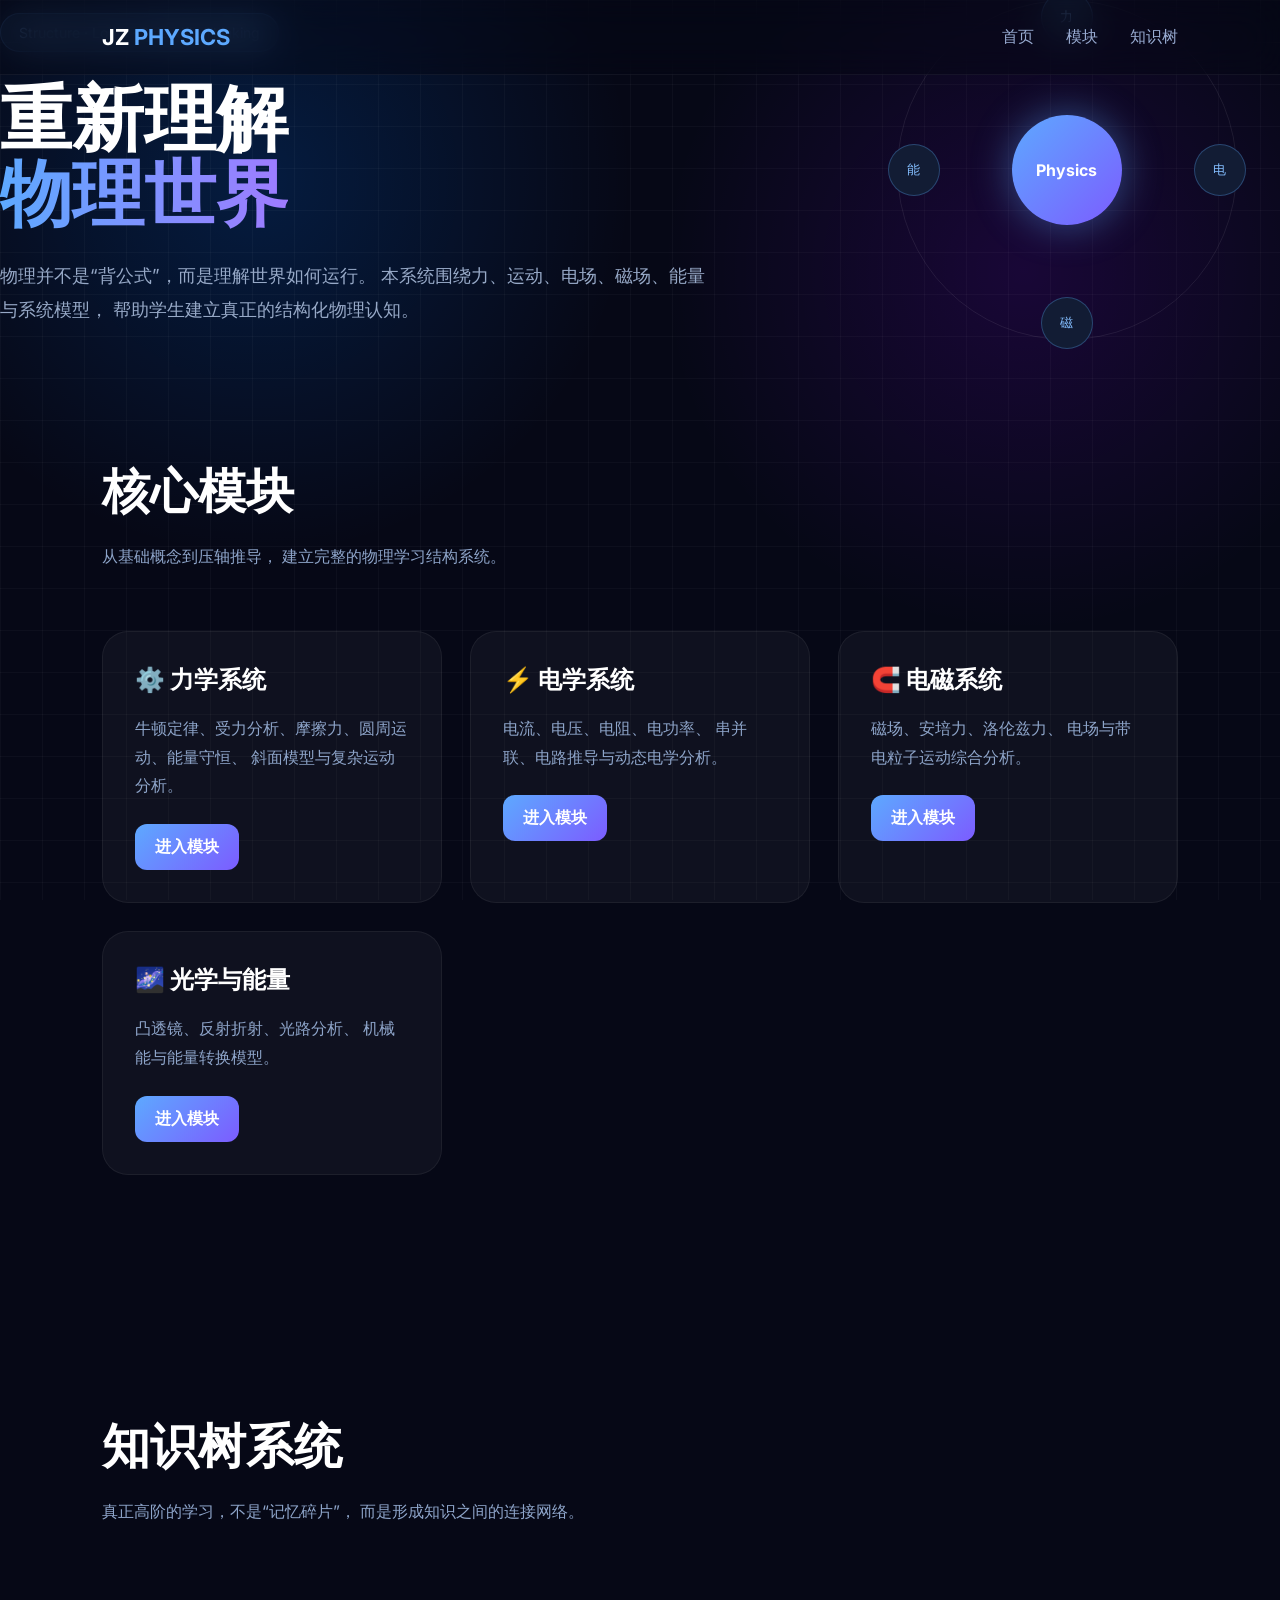
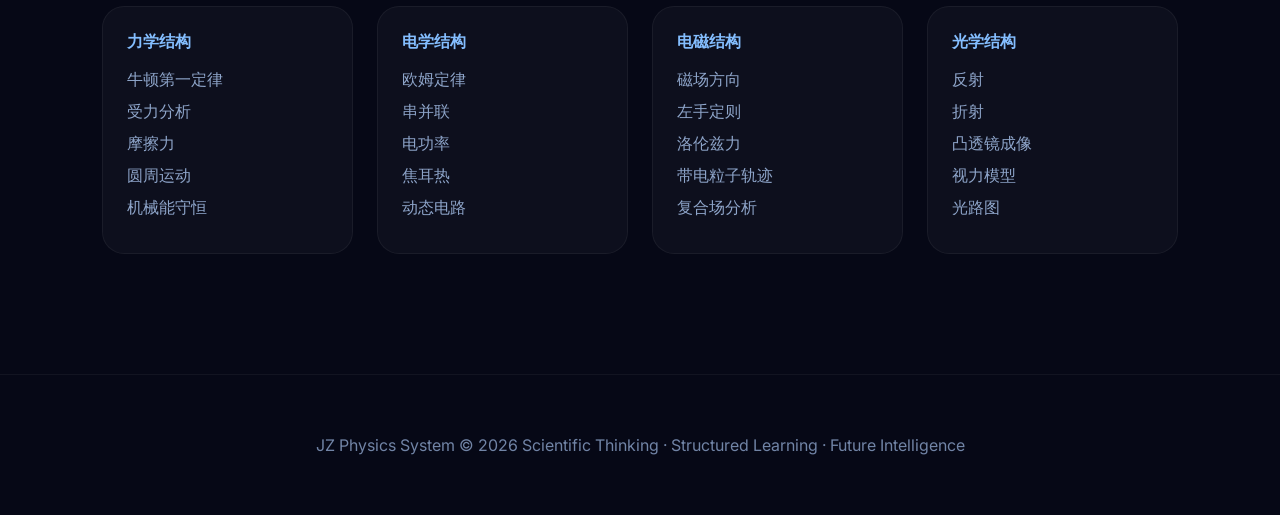
==== index.html @ 42feedfa "Update index.html" ====
<!DOCTYPE html>
<html lang="zh-CN">
<head>
<meta charset="UTF-8">
<meta name="viewport" content="width=device-width, initial-scale=1.0">

<title>Physics System | JZ Science</title>

<link rel="preconnect" href="https://fonts.googleapis.com">
<link href="https://fonts.googleapis.com/css2?family=Inter:wght@300;400;500;600;700&display=swap" rel="stylesheet">

<style>

*{
    margin:0;
    padding:0;
    box-sizing:border-box;
}

html{
    scroll-behavior:smooth;
}

body{
    font-family:'Inter',sans-serif;
    background:#060816;
    color:white;
    overflow-x:hidden;
}

/* ===== 背景 ===== */

.bg{
    position:fixed;
    inset:0;
    background:
    radial-gradient(circle at 20% 20%, rgba(0,119,255,0.18), transparent 30%),
    radial-gradient(circle at 80% 30%, rgba(140,0,255,0.14), transparent 30%),
    #060816;
    z-index:-2;
}

.grid{
    position:fixed;
    inset:0;
    background-image:
    linear-gradient(rgba(255,255,255,0.03) 1px, transparent 1px),
    linear-gradient(90deg, rgba(255,255,255,0.03) 1px, transparent 1px);
    background-size:42px 42px;
    z-index:-1;
}

/* ===== header ===== */

header{
    position:fixed;
    top:0;
    width:100%;
    padding:24px 8%;
    display:flex;
    justify-content:space-between;
    align-items:center;
    backdrop-filter:blur(18px);
    background:rgba(5,8,22,0.45);
    border-bottom:1px solid rgba(255,255,255,0.05);
    z-index:999;
}

.logo{
    font-size:22px;
    font-weight:700;
}

.logo span{
    color:#5da9ff;
}

nav a{
    text-decoration:none;
    color:#98abd1;
    margin-left:28px;
    transition:0.3s;
}

nav a:hover{
    color:white;
}

/* ===== hero ===== */
<div style="margin-top:40px; display:flex; gap:16px; flex-wrap:wrap;">

<a href="physics.html" style="
padding:14px 22px;
border-radius:12px;
background:linear-gradient(135deg,#5da9ff,#7c5cff);
color:white;
text-decoration:none;
font-weight:600;
">
进入物理系统
</a>

<a href="mechanics.html" style="
padding:14px 22px;
border-radius:12px;
background:rgba(255,255,255,0.08);
color:white;
text-decoration:none;
border:1px solid rgba(255,255,255,0.15);
font-weight:600;
">
力学深度学习
</a>

</div>
.hero{
    min-height:88vh;
    display:flex;
    align-items:center;
    padding:0 8%;
}

.hero-inner{
    display:grid;
    grid-template-columns:1.3fr 0.7fr;
    gap:60px;
    align-items:center;
    width:100%;
}

.tag{
    display:inline-block;
    padding:10px 18px;
    border-radius:999px;
    background:rgba(93,169,255,0.12);
    border:1px solid rgba(93,169,255,0.25);
    color:#84beff;
    margin-bottom:28px;
    font-size:14px;
}

.hero h1{
    font-size:72px;
    line-height:1.05;
    margin-bottom:28px;
}

.gradient{
    background:linear-gradient(to right,#5da9ff,#9f7bff);
    -webkit-background-clip:text;
    -webkit-text-fill-color:transparent;
}

.hero p{
    color:#97a9c7;
    line-height:1.9;
    font-size:18px;
    max-width:720px;
}

/* ===== 力学球 ===== */

.orbit-box{
    position:relative;
    width:340px;
    height:340px;
    margin:auto;
}

.center-core{
    width:110px;
    height:110px;
    border-radius:50%;
    background:linear-gradient(135deg,#5da9ff,#7c5cff);
    position:absolute;
    left:50%;
    top:50%;
    transform:translate(-50%,-50%);
    display:flex;
    align-items:center;
    justify-content:center;
    font-weight:700;
    box-shadow:0 0 40px rgba(93,169,255,0.45);
}

.orbit{
    position:absolute;
    inset:0;
    border:1px solid rgba(255,255,255,0.08);
    border-radius:50%;
    animation:spin 18s linear infinite;
}

.node{
    width:52px;
    height:52px;
    border-radius:50%;
    background:#121c34;
    border:1px solid rgba(93,169,255,0.3);
    position:absolute;
    display:flex;
    align-items:center;
    justify-content:center;
    color:#84beff;
    font-size:13px;
}

.n1{top:-10px;left:50%;transform:translateX(-50%);}
.n2{right:-10px;top:50%;transform:translateY(-50%);}
.n3{bottom:-10px;left:50%;transform:translateX(-50%);}
.n4{left:-10px;top:50%;transform:translateY(-50%);}

@keyframes spin{
    from{transform:rotate(0deg);}
    to{transform:rotate(360deg);}
}

/* ===== section ===== */

.section{
    padding:120px 8%;
}

.section-title{
    font-size:48px;
    margin-bottom:18px;
}

.section-sub{
    color:#8ea5ca;
    line-height:1.8;
    max-width:760px;
    margin-bottom:60px;
}

/* ===== cards ===== */

.cards{
    display:grid;
    grid-template-columns:repeat(auto-fit,minmax(280px,1fr));
    gap:28px;
}

.card{
    background:rgba(255,255,255,0.04);
    border:1px solid rgba(255,255,255,0.06);
    border-radius:26px;
    padding:32px;
    transition:0.4s;
    position:relative;
    overflow:hidden;
}

.card::before{
    content:"";
    position:absolute;
    inset:0;
    background:linear-gradient(135deg, rgba(93,169,255,0.12), transparent);
    opacity:0;
    transition:0.4s;
}

.card:hover::before{
    opacity:1;
}

.card:hover{
    transform:translateY(-8px);
    border-color:rgba(93,169,255,0.3);
}

.card h3{
    margin-bottom:18px;
    font-size:24px;
}

.card p{
    color:#8ea5ca;
    line-height:1.8;
}

.btn{
    display:inline-block;
    margin-top:24px;
    padding:12px 20px;
    border-radius:12px;
    background:linear-gradient(135deg,#5da9ff,#7c5cff);
    text-decoration:none;
    color:white;
    font-weight:600;
    transition:0.3s;
}

.btn:hover{
    transform:translateY(-3px);
}

/* ===== knowledge map ===== */

.map{
    margin-top:80px;
    display:grid;
    grid-template-columns:repeat(auto-fit,minmax(240px,1fr));
    gap:24px;
}

.map-item{
    padding:24px;
    border-radius:22px;
    background:rgba(255,255,255,0.03);
    border:1px solid rgba(255,255,255,0.05);
}

.map-item h4{
    margin-bottom:16px;
    color:#84beff;
}

.map-item ul{
    list-style:none;
}

.map-item li{
    margin-bottom:10px;
    color:#8ea5ca;
}

/* ===== footer ===== */

footer{
    padding:60px 8%;
    text-align:center;
    color:#7184a6;
    border-top:1px solid rgba(255,255,255,0.05);
}

/* ===== mobile ===== */

@media(max-width:980px){

.hero-inner{
    grid-template-columns:1fr;
}

.hero h1{
    font-size:52px;
}

.section-title{
    font-size:40px;
}

.orbit-box{
    width:260px;
    height:260px;
}

}

</style>
</head>

<body>

<div class="bg"></div>
<div class="grid"></div>

<header>

<div class="logo">
JZ <span>PHYSICS</span>
</div>

<nav>
<a href="index.html">首页</a>
<a href="#modules">模块</a>
<a href="#knowledge">知识树</a>
</nav>

</header>

<!-- HERO -->

<section class="hero">

<div class="hero-inner">

<div>

<div class="tag">
Structure · Logic · Scientific Thinking
</div>

<h1>
重新理解<br>
<span class="gradient">物理世界</span>
</h1>

<p>
物理并不是“背公式”，而是理解世界如何运行。
本系统围绕力、运动、电场、磁场、能量与系统模型，
帮助学生建立真正的结构化物理认知。
</p>

</div>

<!-- 轨道图 -->

<div class="orbit-box">

<div class="orbit">

<div class="node n1">力</div>
<div class="node n2">电</div>
<div class="node n3">磁</div>
<div class="node n4">能</div>

</div>

<div class="center-core">
Physics
</div>

</div>

</div>

</section>

<!-- MODULES -->

<section class="section" id="modules">

<h2 class="section-title">
核心模块
</h2>

<p class="section-sub">
从基础概念到压轴推导，
建立完整的物理学习结构系统。
</p>

<div class="cards">

<div class="card">
<h3>⚙️ 力学系统</h3>

<p>
牛顿定律、受力分析、摩擦力、圆周运动、能量守恒、
斜面模型与复杂运动分析。
</p>

<a href="#" class="btn">
进入模块
</a>

</div>

<div class="card">
<h3>⚡ 电学系统</h3>

<p>
电流、电压、电阻、电功率、
串并联、电路推导与动态电学分析。
</p>

<a href="#" class="btn">
进入模块
</a>

</div>

<div class="card">
<h3>🧲 电磁系统</h3>

<p>
磁场、安培力、洛伦兹力、
电场与带电粒子运动综合分析。
</p>

<a href="#" class="btn">
进入模块
</a>

</div>

<div class="card">
<h3>🌌 光学与能量</h3>

<p>
凸透镜、反射折射、光路分析、
机械能与能量转换模型。
</p>

<a href="#" class="btn">
进入模块
</a>

</div>

</div>

</section>

<!-- KNOWLEDGE TREE -->

<section class="section" id="knowledge">

<h2 class="section-title">
知识树系统
</h2>

<p class="section-sub">
真正高阶的学习，不是“记忆碎片”，
而是形成知识之间的连接网络。
</p>

<div class="map">

<div class="map-item">

<h4>力学结构</h4>

<ul>
<li>牛顿第一定律</li>
<li>受力分析</li>
<li>摩擦力</li>
<li>圆周运动</li>
<li>机械能守恒</li>
</ul>

</div>

<div class="map-item">

<h4>电学结构</h4>

<ul>
<li>欧姆定律</li>
<li>串并联</li>
<li>电功率</li>
<li>焦耳热</li>
<li>动态电路</li>
</ul>

</div>

<div class="map-item">

<h4>电磁结构</h4>

<ul>
<li>磁场方向</li>
<li>左手定则</li>
<li>洛伦兹力</li>
<li>带电粒子轨迹</li>
<li>复合场分析</li>
</ul>

</div>

<div class="map-item">

<h4>光学结构</h4>

<ul>
<li>反射</li>
<li>折射</li>
<li>凸透镜成像</li>
<li>视力模型</li>
<li>光路图</li>
</ul>

</div>

</div>

</section>

<footer>

JZ Physics System © 2026  
Scientific Thinking · Structured Learning · Future Intelligence

</footer>

</body>
</html>
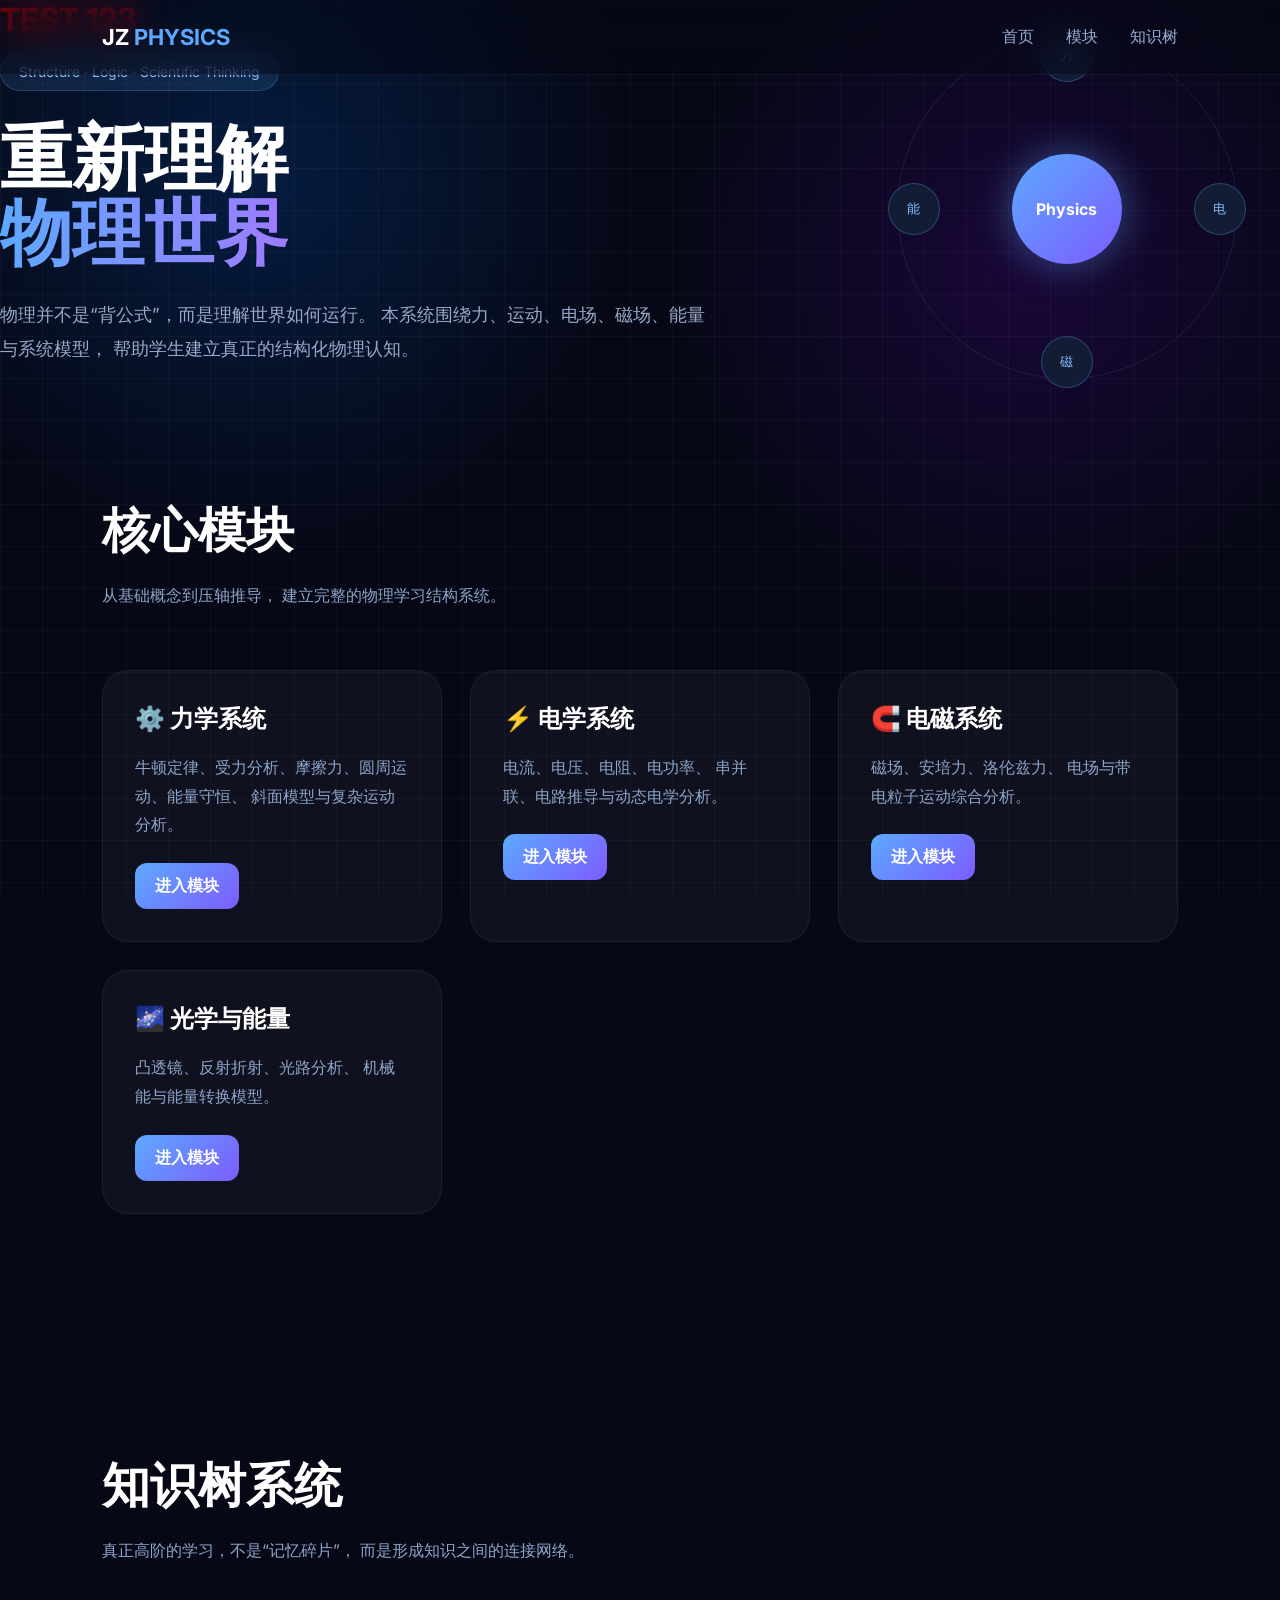
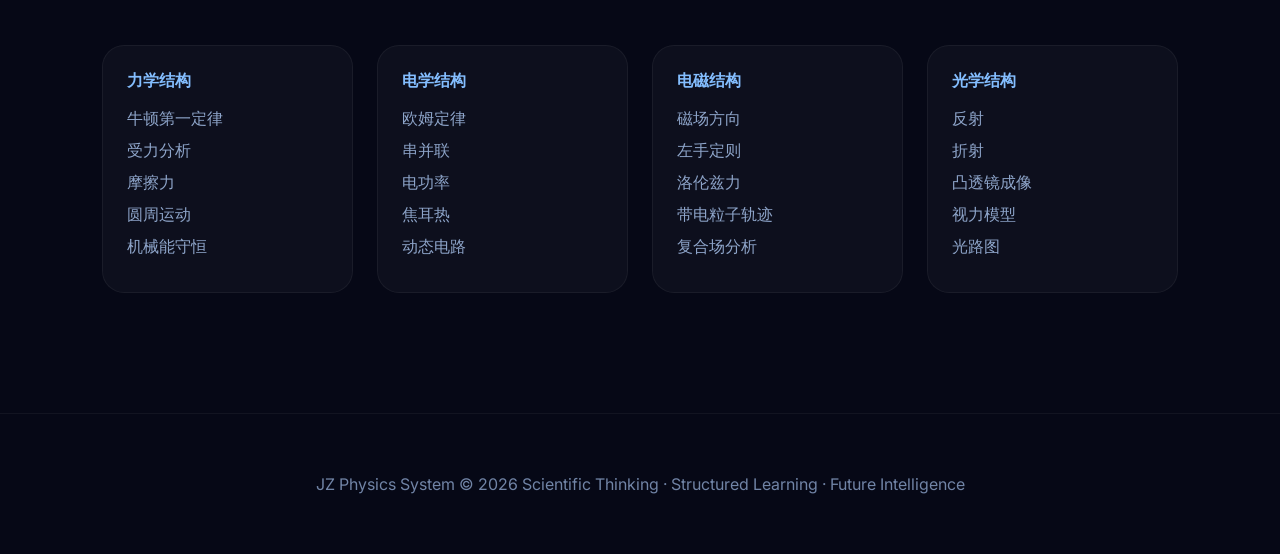
==== commit 7251fe3f: "Update index.html" ====
--- a/index.html
+++ b/index.html
@@ -1,3 +1,4 @@
+<h1 style="color:red;">TEST 123</h1>
 <!DOCTYPE html>
 <html lang="zh-CN">
 <head>
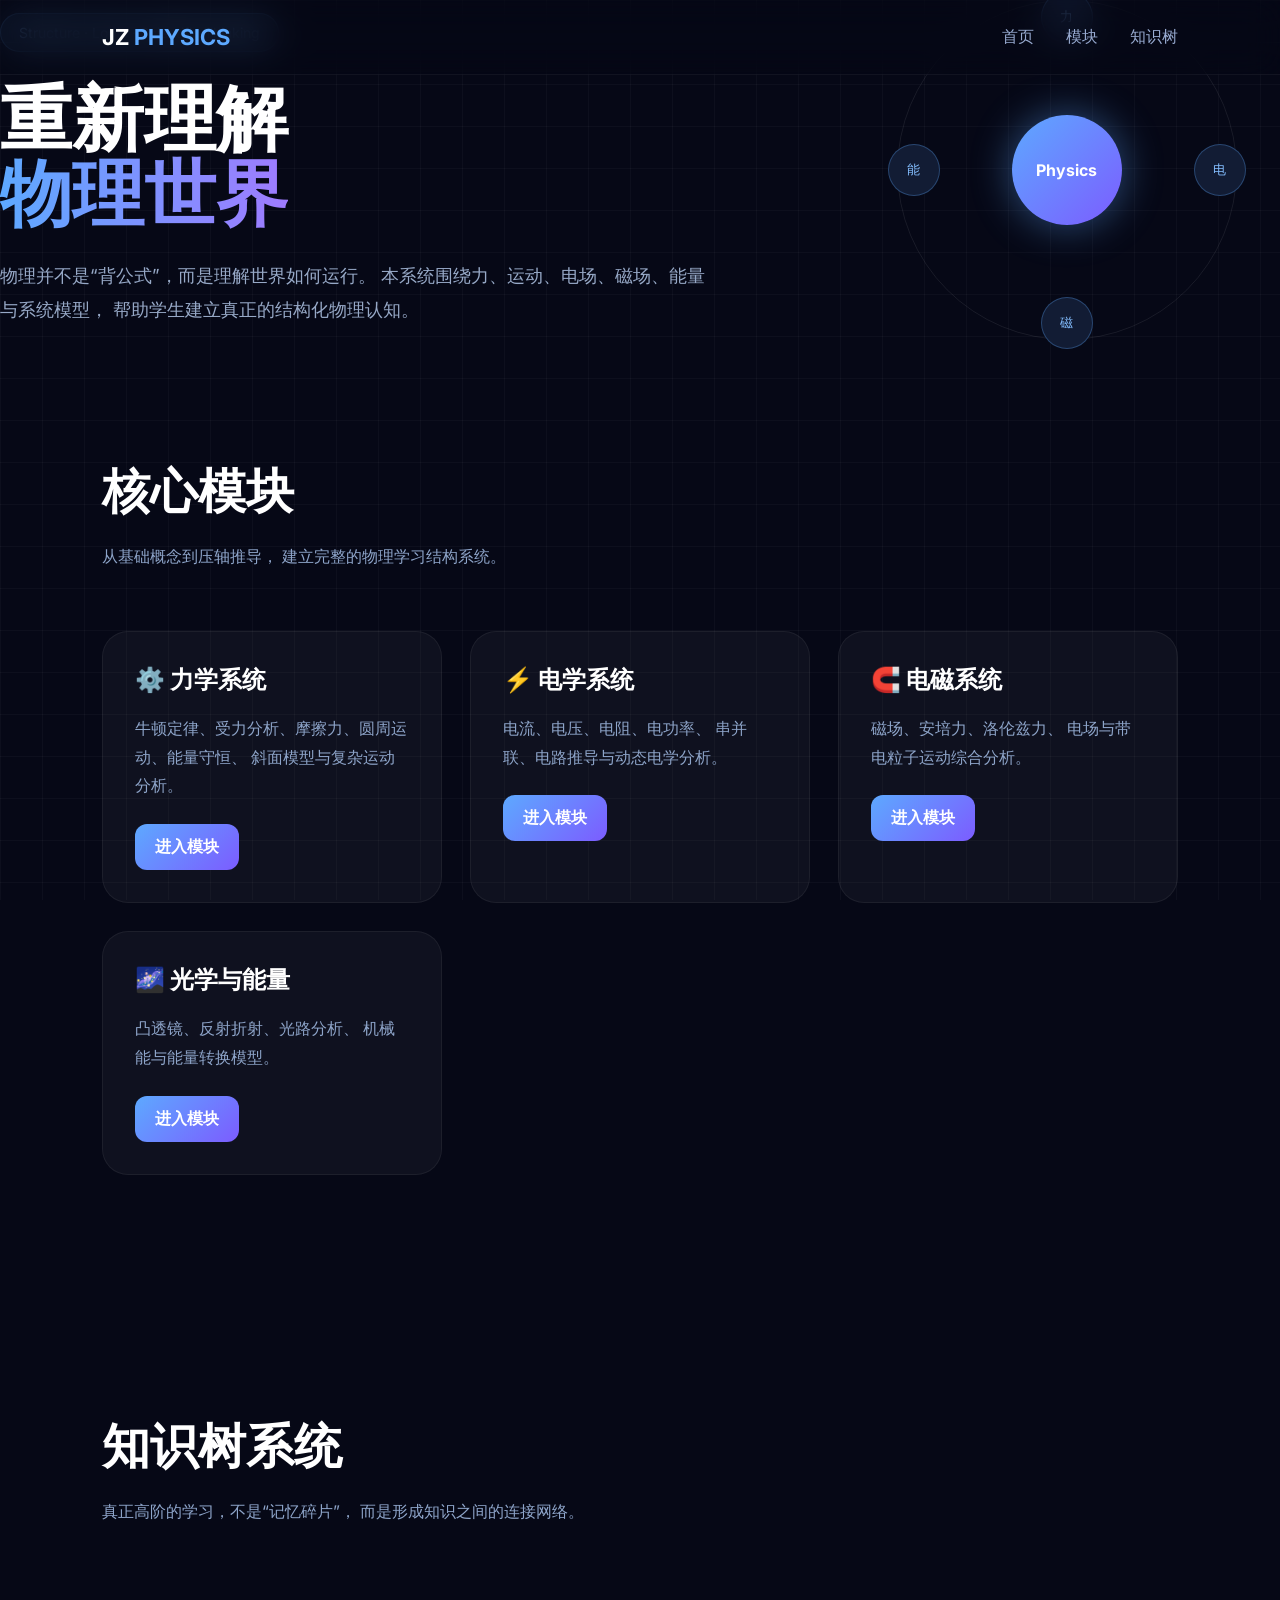
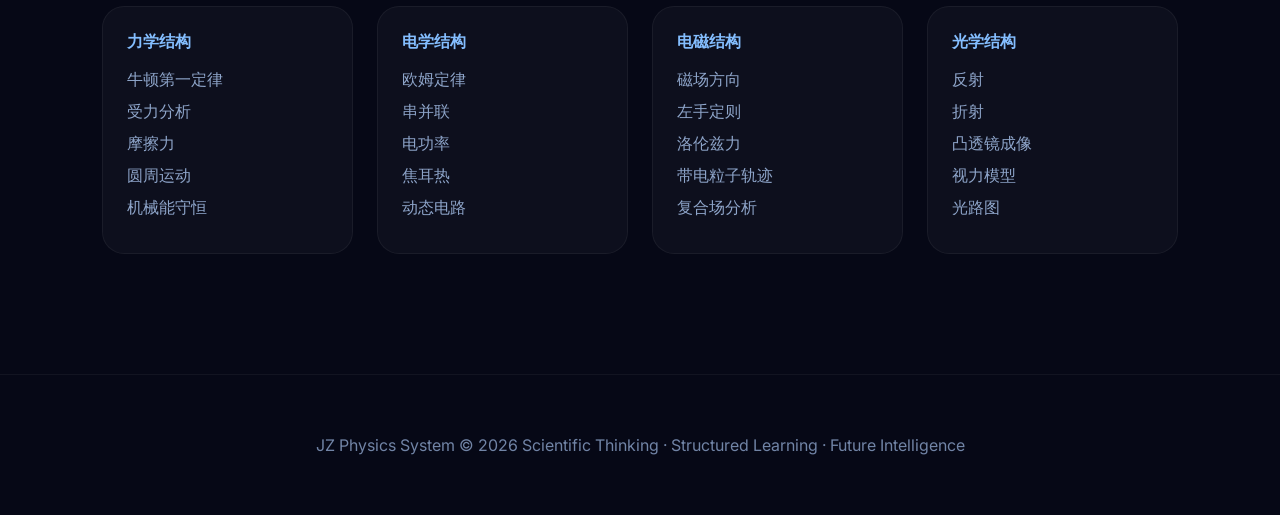
==== commit dfa257e9: "Update index.html" ====
--- a/index.html
+++ b/index.html
@@ -1,4 +1,3 @@
-<h1 style="color:red;">TEST 123</h1>
 <!DOCTYPE html>
 <html lang="zh-CN">
 <head>
@@ -28,7 +27,18 @@
     color:white;
     overflow-x:hidden;
 }
-
+<div style="
+position:fixed;
+top:10px;
+left:10px;
+z-index:99999;
+background:red;
+color:white;
+padding:10px;
+font-size:20px;
+">
+TEST 123
+</div>
 /* ===== 背景 ===== */
 
 .bg{
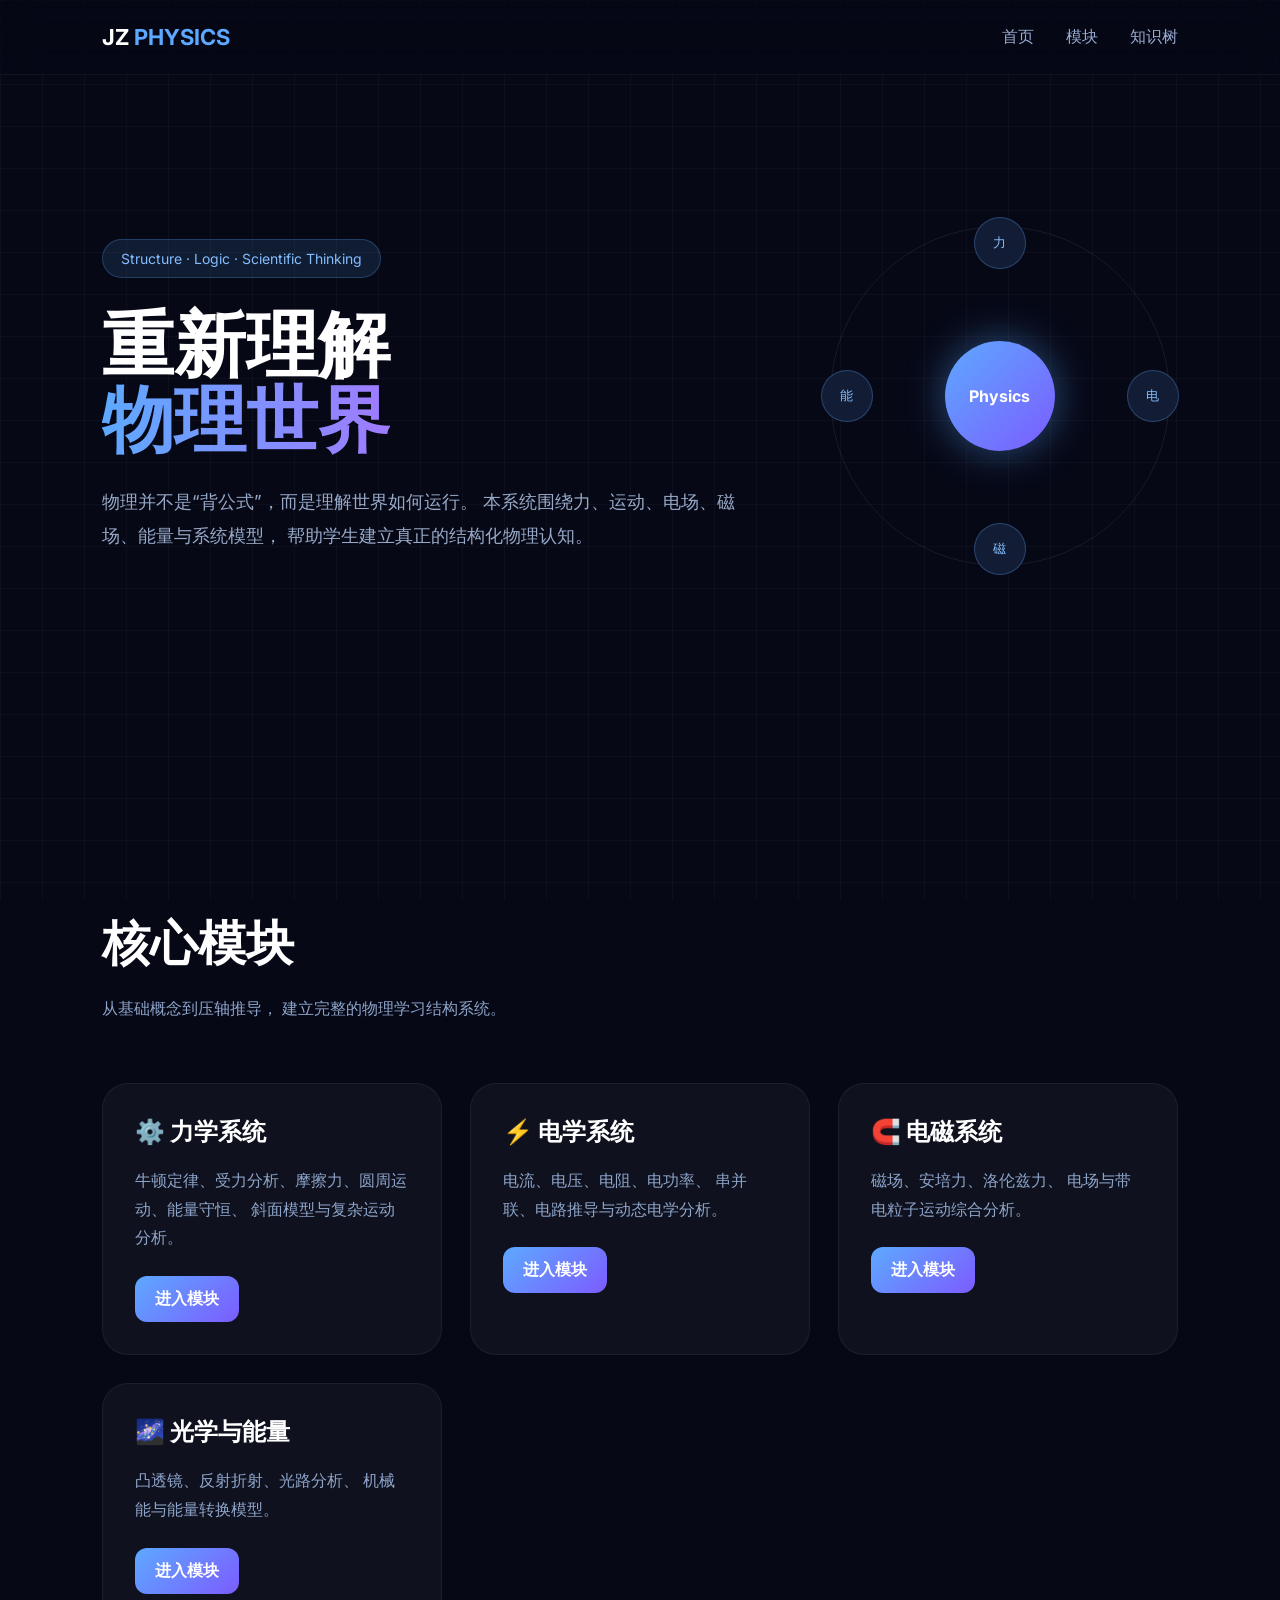
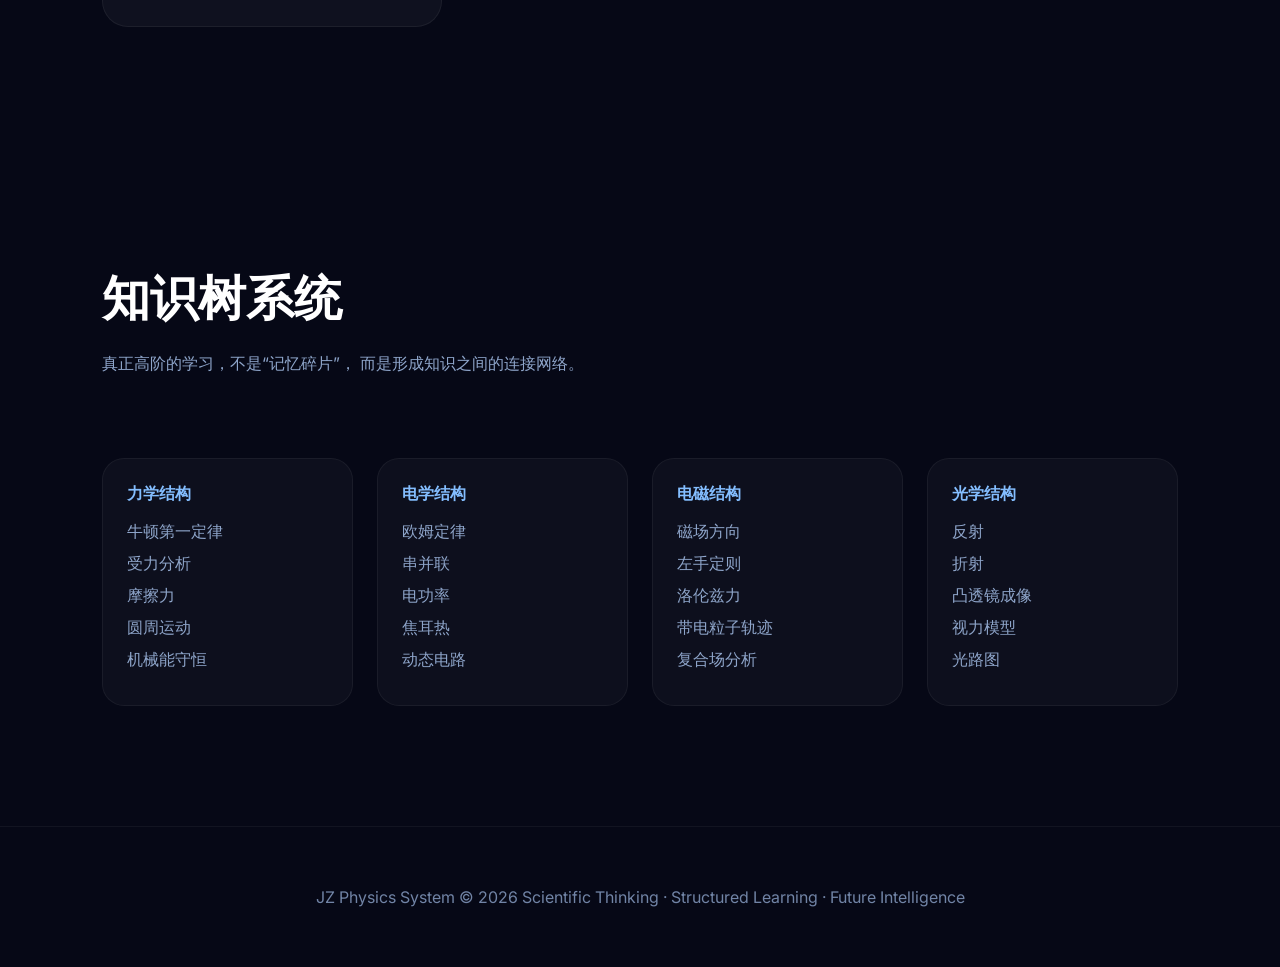
==== commit 08dc4c79: "Update index.html" ====
--- a/index.html
+++ b/index.html
@@ -98,32 +98,6 @@
 }
 
 /* ===== hero ===== */
-<div style="margin-top:40px; display:flex; gap:16px; flex-wrap:wrap;">
-
-<a href="physics.html" style="
-padding:14px 22px;
-border-radius:12px;
-background:linear-gradient(135deg,#5da9ff,#7c5cff);
-color:white;
-text-decoration:none;
-font-weight:600;
-">
-进入物理系统
-</a>
-
-<a href="mechanics.html" style="
-padding:14px 22px;
-border-radius:12px;
-background:rgba(255,255,255,0.08);
-color:white;
-text-decoration:none;
-border:1px solid rgba(255,255,255,0.15);
-font-weight:600;
-">
-力学深度学习
-</a>
-
-</div>
 .hero{
     min-height:88vh;
     display:flex;
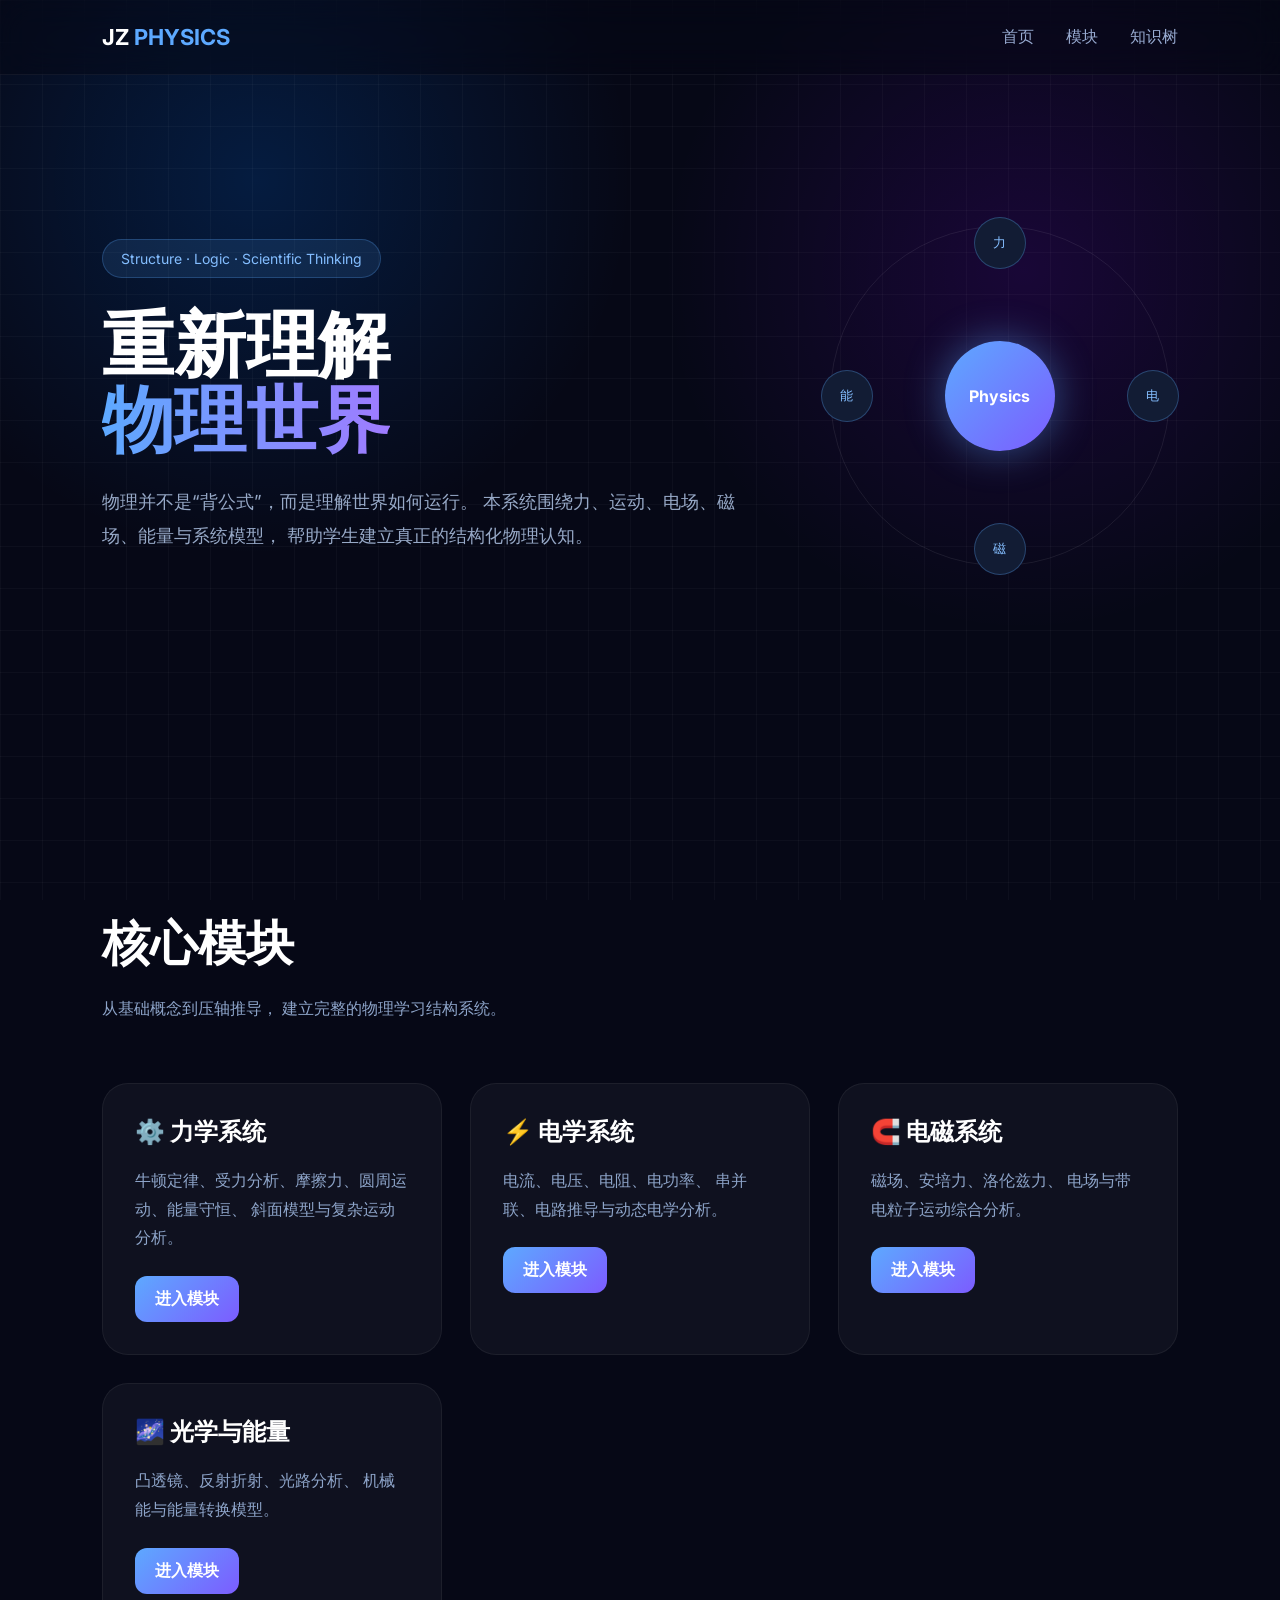
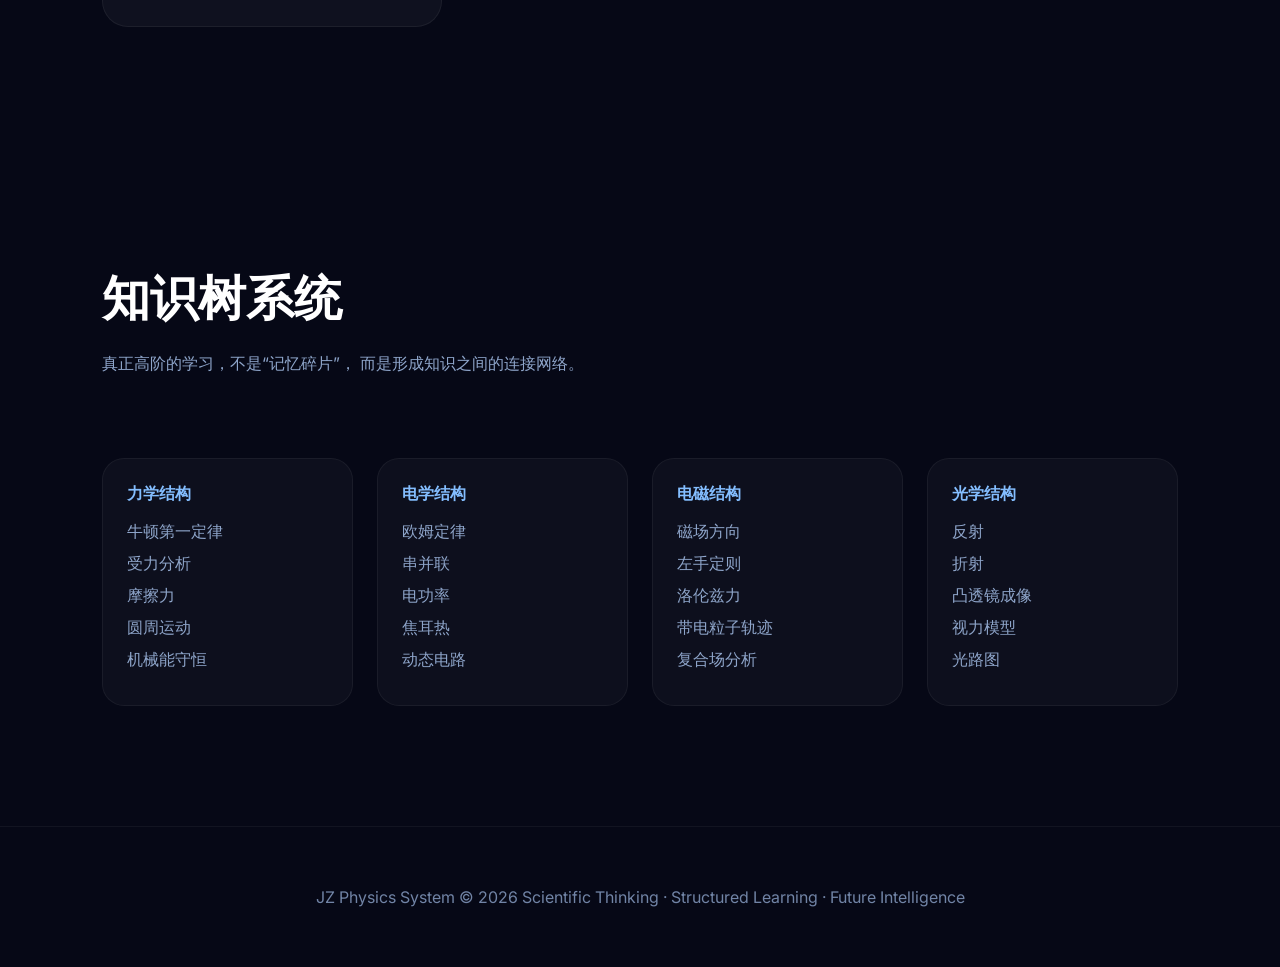
==== commit 017705fe: "Update index.html" ====
--- a/index.html
+++ b/index.html
@@ -27,18 +27,6 @@
     color:white;
     overflow-x:hidden;
 }
-<div style="
-position:fixed;
-top:10px;
-left:10px;
-z-index:99999;
-background:red;
-color:white;
-padding:10px;
-font-size:20px;
-">
-TEST 123
-</div>
 /* ===== 背景 ===== */
 
 .bg{
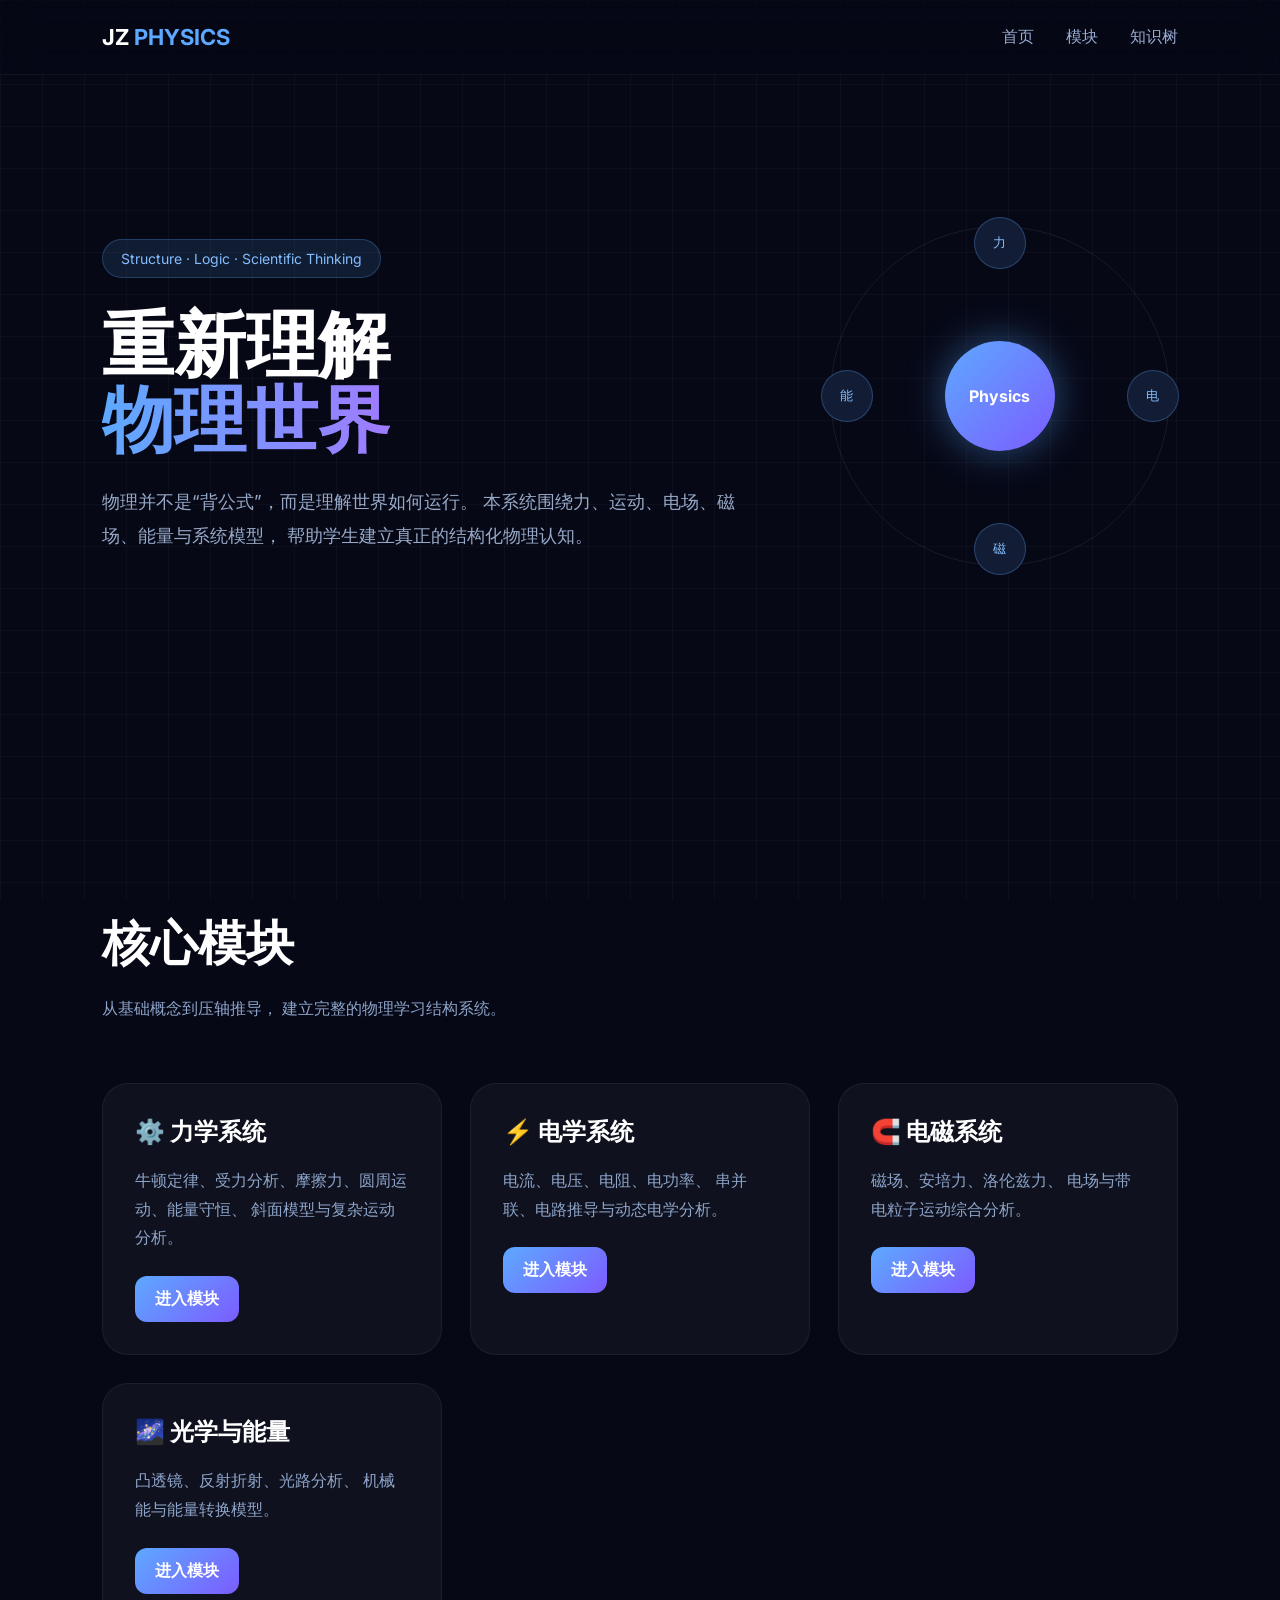
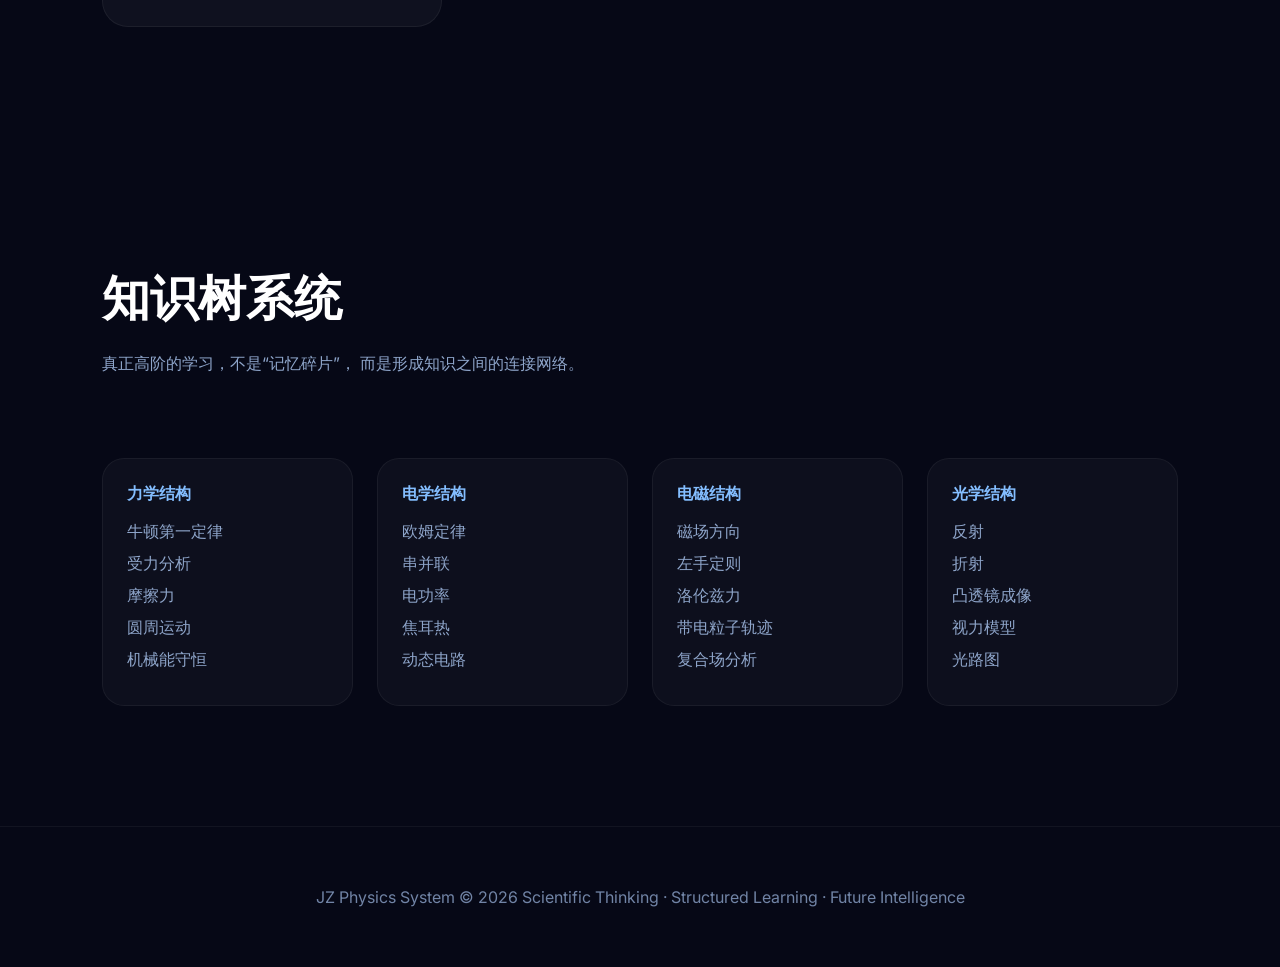
==== commit a93558a6: "Update index.html" ====
--- a/index.html
+++ b/index.html
@@ -26,7 +26,34 @@
     background:#060816;
     color:white;
     overflow-x:hidden;
-}
+}<div style="margin-top:40px; display:flex; gap:16px; flex-wrap:wrap;">
+
+<a href="physics.html" style="
+padding:14px 22px;
+border-radius:12px;
+background:linear-gradient(135deg,#5da9ff,#7c5cff);
+color:white;
+text-decoration:none;
+font-weight:600;
+display:inline-block;
+">
+进入物理系统
+</a>
+
+<a href="mechanics.html" style="
+padding:14px 22px;
+border-radius:12px;
+background:rgba(255,255,255,0.08);
+color:white;
+text-decoration:none;
+border:1px solid rgba(255,255,255,0.15);
+font-weight:600;
+display:inline-block;
+">
+进入力学系统
+</a>
+
+</div>
 /* ===== 背景 ===== */
 
 .bg{
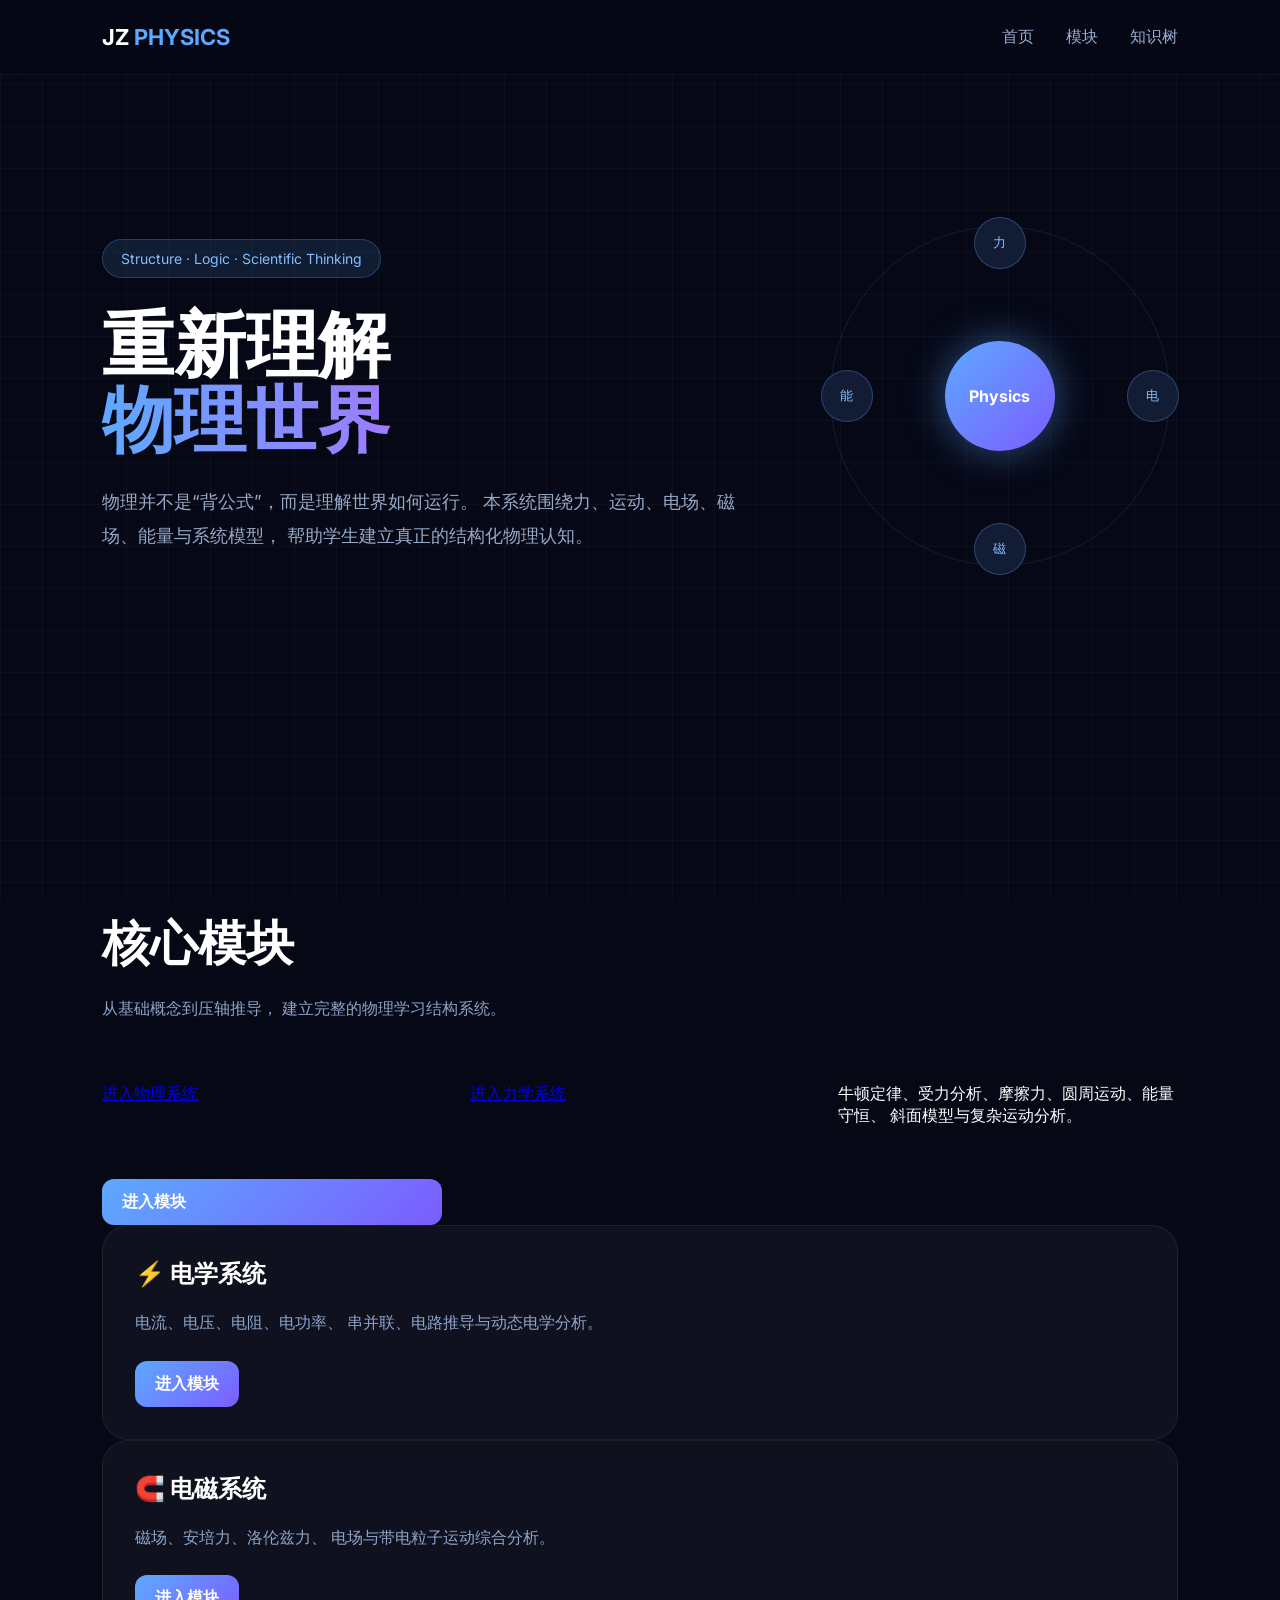
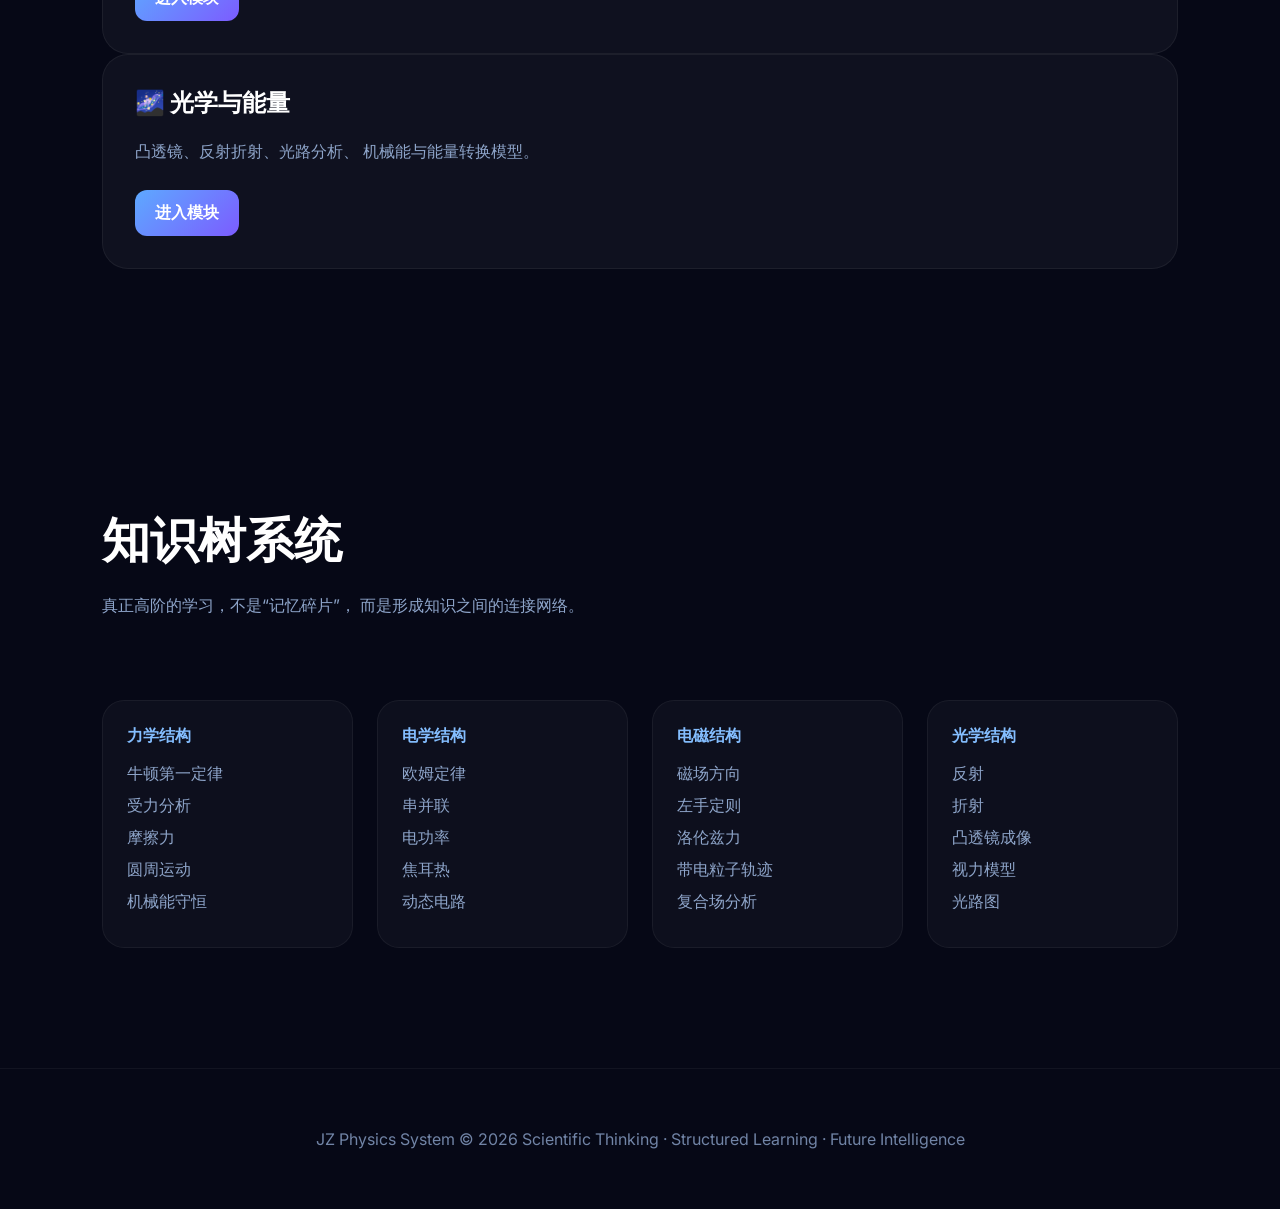
==== commit 247ee652: "Update index.html" ====
--- a/index.html
+++ b/index.html
@@ -442,8 +442,9 @@
 
 <div class="cards">
 
-<div class="card">
-<h3>⚙️ 力学系统</h3>
+<a href="physics.html">进入物理系统</a>
+
+<a href="mechanics.html">进入力学系统</a>
 
 <p>
 牛顿定律、受力分析、摩擦力、圆周运动、能量守恒、
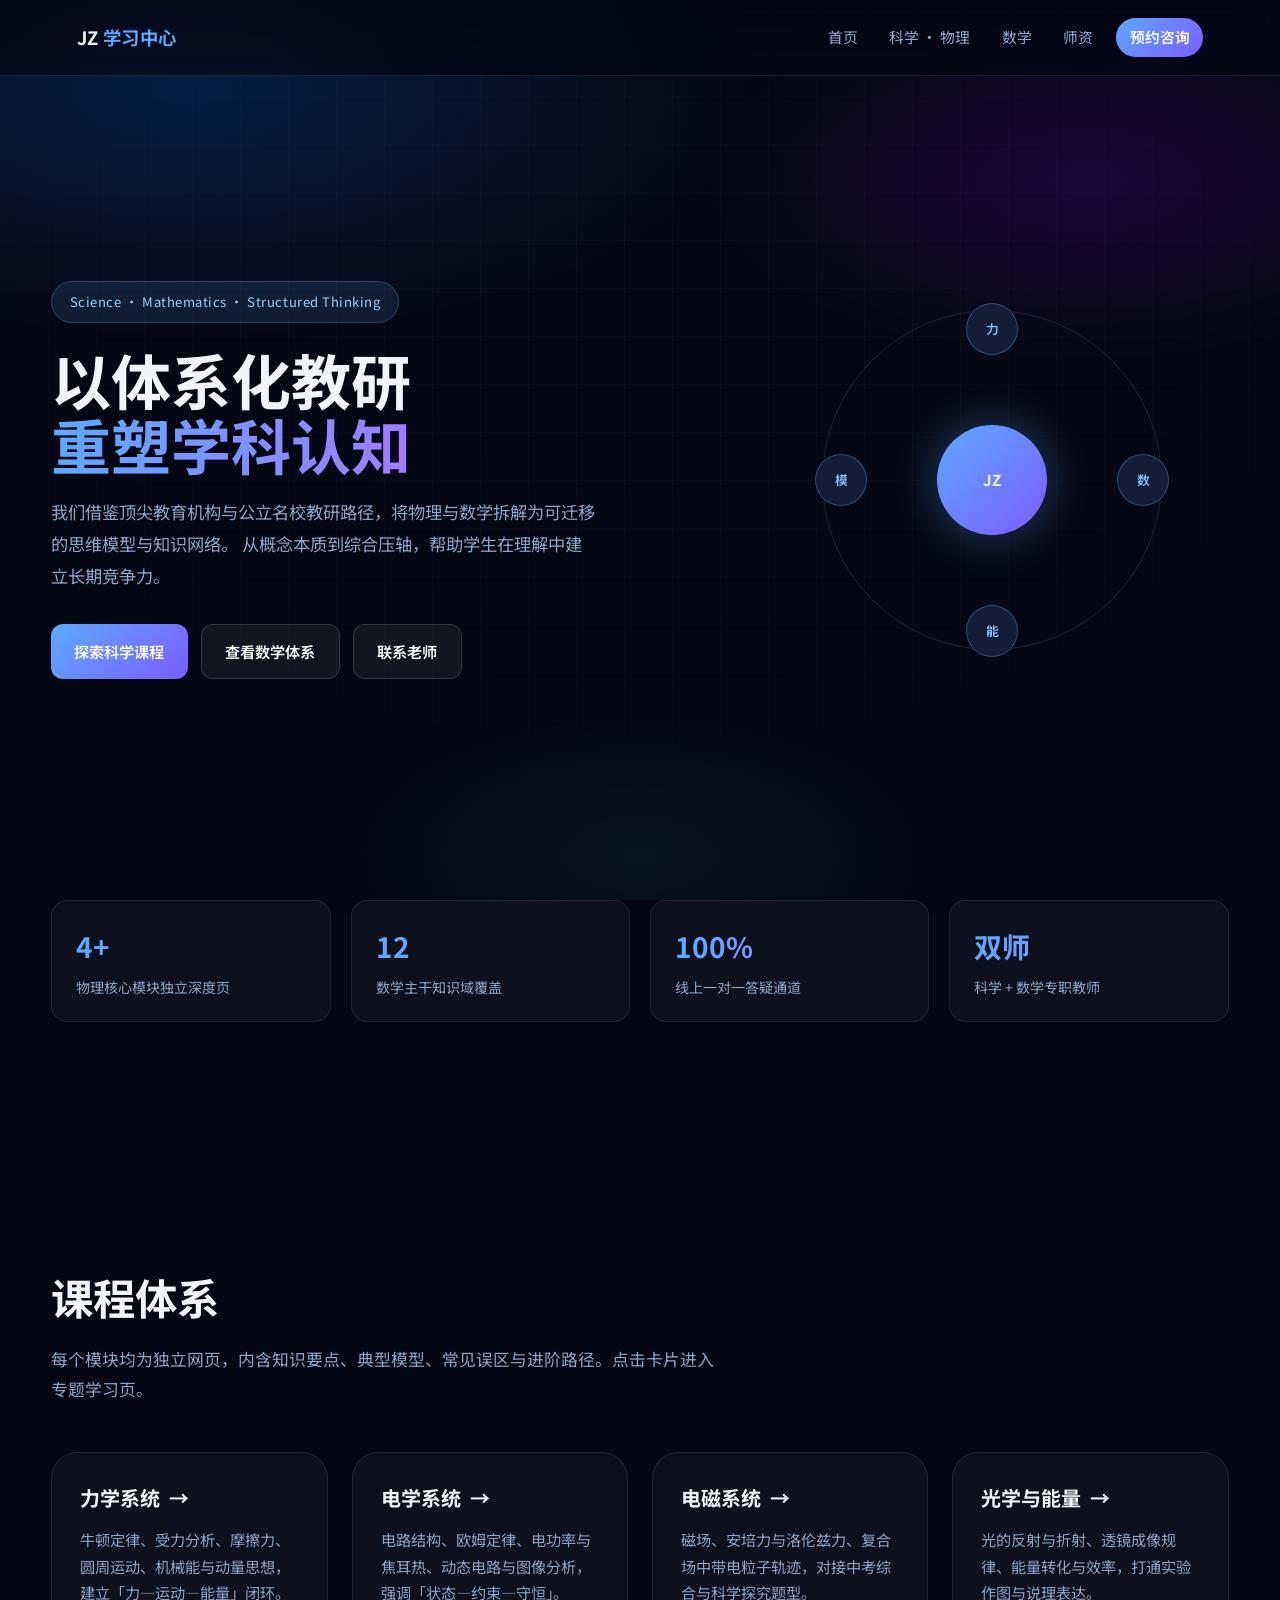
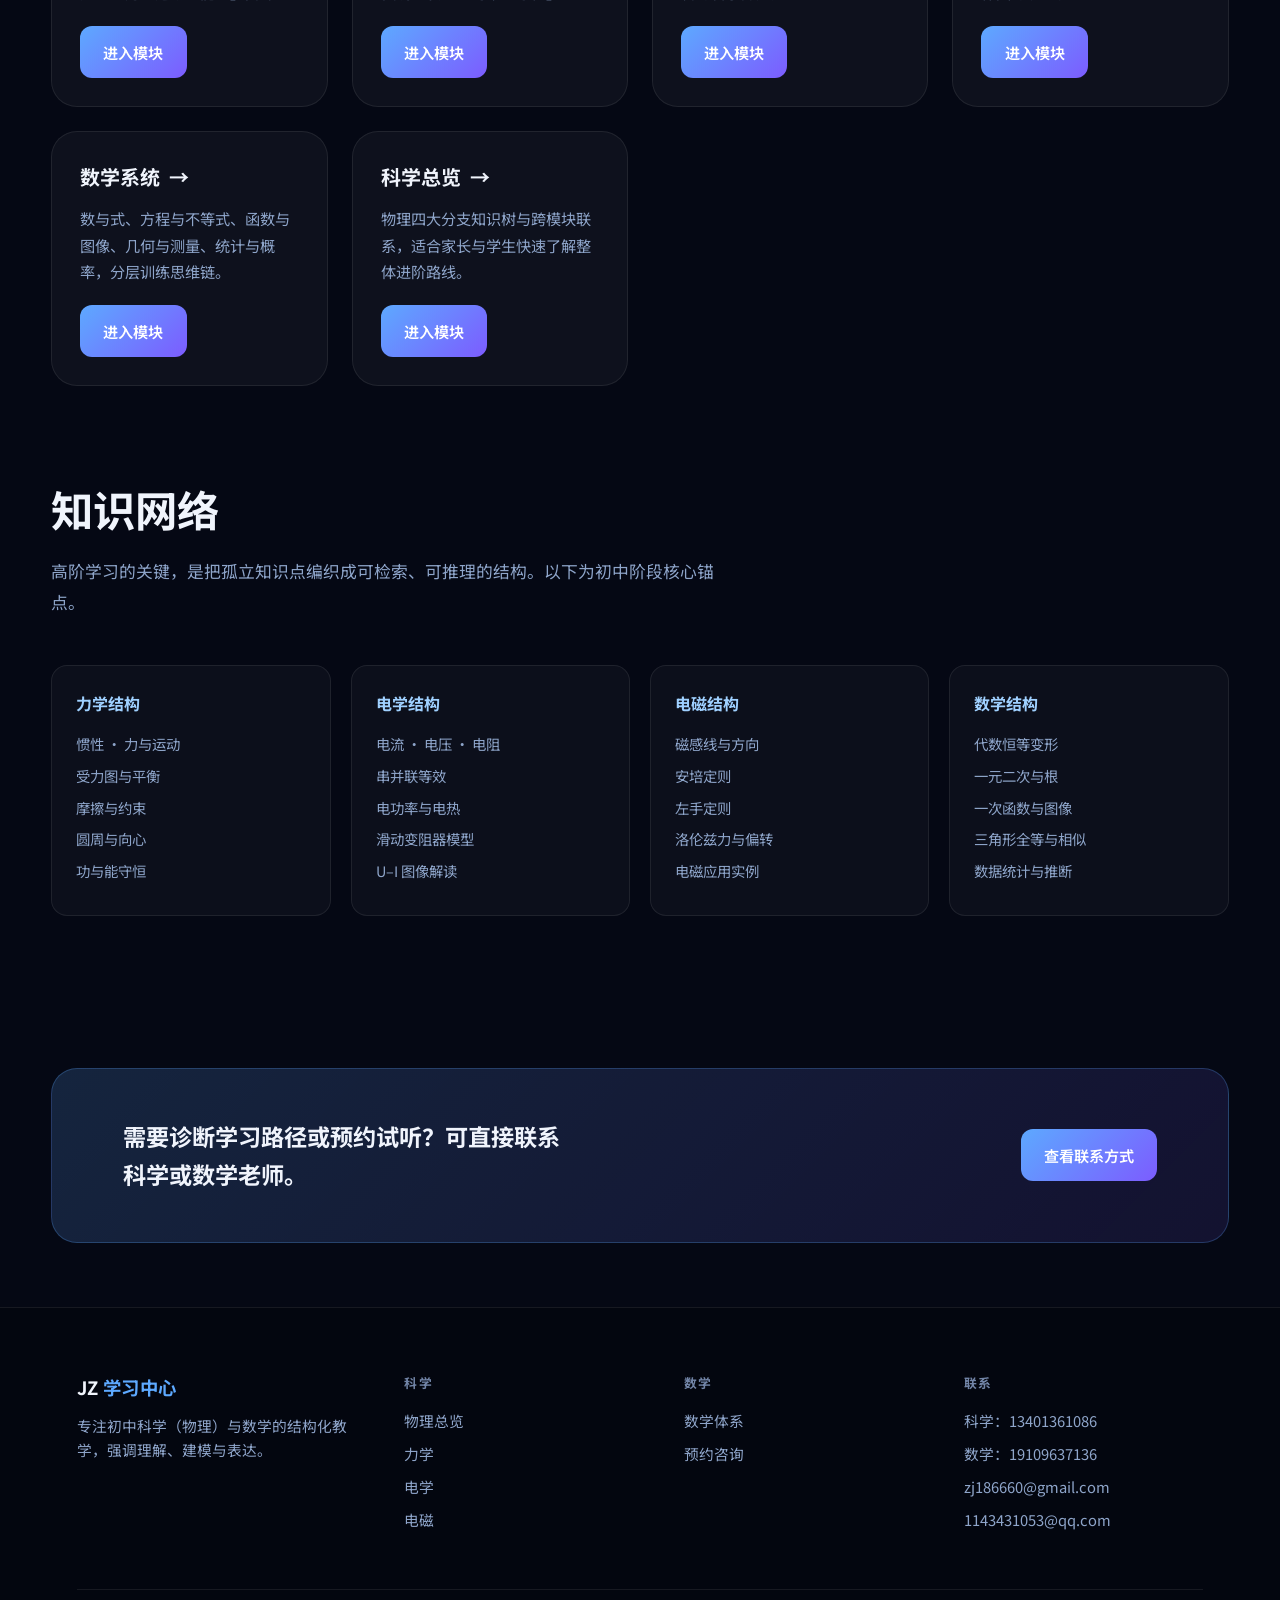
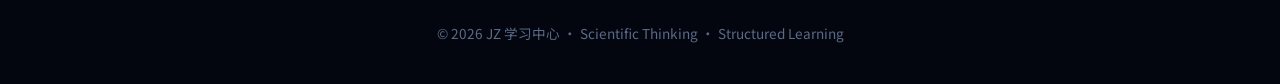
==== commit 98deed46: "11" ====
--- a/index.html
+++ b/index.html
@@ -1,589 +1,200 @@
 <!DOCTYPE html>
 <html lang="zh-CN">
 <head>
-<meta charset="UTF-8">
-<meta name="viewport" content="width=device-width, initial-scale=1.0">
-
-<title>Physics System | JZ Science</title>
-
-<link rel="preconnect" href="https://fonts.googleapis.com">
-<link href="https://fonts.googleapis.com/css2?family=Inter:wght@300;400;500;600;700&display=swap" rel="stylesheet">
-
-<style>
-
-*{
-    margin:0;
-    padding:0;
-    box-sizing:border-box;
-}
-
-html{
-    scroll-behavior:smooth;
-}
-
-body{
-    font-family:'Inter',sans-serif;
-    background:#060816;
-    color:white;
-    overflow-x:hidden;
-}<div style="margin-top:40px; display:flex; gap:16px; flex-wrap:wrap;">
-
-<a href="physics.html" style="
-padding:14px 22px;
-border-radius:12px;
-background:linear-gradient(135deg,#5da9ff,#7c5cff);
-color:white;
-text-decoration:none;
-font-weight:600;
-display:inline-block;
-">
-进入物理系统
-</a>
-
-<a href="mechanics.html" style="
-padding:14px 22px;
-border-radius:12px;
-background:rgba(255,255,255,0.08);
-color:white;
-text-decoration:none;
-border:1px solid rgba(255,255,255,0.15);
-font-weight:600;
-display:inline-block;
-">
-进入力学系统
-</a>
-
-</div>
-/* ===== 背景 ===== */
-
-.bg{
-    position:fixed;
-    inset:0;
-    background:
-    radial-gradient(circle at 20% 20%, rgba(0,119,255,0.18), transparent 30%),
-    radial-gradient(circle at 80% 30%, rgba(140,0,255,0.14), transparent 30%),
-    #060816;
-    z-index:-2;
-}
-
-.grid{
-    position:fixed;
-    inset:0;
-    background-image:
-    linear-gradient(rgba(255,255,255,0.03) 1px, transparent 1px),
-    linear-gradient(90deg, rgba(255,255,255,0.03) 1px, transparent 1px);
-    background-size:42px 42px;
-    z-index:-1;
-}
-
-/* ===== header ===== */
-
-header{
-    position:fixed;
-    top:0;
-    width:100%;
-    padding:24px 8%;
-    display:flex;
-    justify-content:space-between;
-    align-items:center;
-    backdrop-filter:blur(18px);
-    background:rgba(5,8,22,0.45);
-    border-bottom:1px solid rgba(255,255,255,0.05);
-    z-index:999;
-}
-
-.logo{
-    font-size:22px;
-    font-weight:700;
-}
-
-.logo span{
-    color:#5da9ff;
-}
-
-nav a{
-    text-decoration:none;
-    color:#98abd1;
-    margin-left:28px;
-    transition:0.3s;
-}
-
-nav a:hover{
-    color:white;
-}
-
-/* ===== hero ===== */
-.hero{
-    min-height:88vh;
-    display:flex;
-    align-items:center;
-    padding:0 8%;
-}
-
-.hero-inner{
-    display:grid;
-    grid-template-columns:1.3fr 0.7fr;
-    gap:60px;
-    align-items:center;
-    width:100%;
-}
-
-.tag{
-    display:inline-block;
-    padding:10px 18px;
-    border-radius:999px;
-    background:rgba(93,169,255,0.12);
-    border:1px solid rgba(93,169,255,0.25);
-    color:#84beff;
-    margin-bottom:28px;
-    font-size:14px;
-}
-
-.hero h1{
-    font-size:72px;
-    line-height:1.05;
-    margin-bottom:28px;
-}
-
-.gradient{
-    background:linear-gradient(to right,#5da9ff,#9f7bff);
-    -webkit-background-clip:text;
-    -webkit-text-fill-color:transparent;
-}
-
-.hero p{
-    color:#97a9c7;
-    line-height:1.9;
-    font-size:18px;
-    max-width:720px;
-}
-
-/* ===== 力学球 ===== */
-
-.orbit-box{
-    position:relative;
-    width:340px;
-    height:340px;
-    margin:auto;
-}
-
-.center-core{
-    width:110px;
-    height:110px;
-    border-radius:50%;
-    background:linear-gradient(135deg,#5da9ff,#7c5cff);
-    position:absolute;
-    left:50%;
-    top:50%;
-    transform:translate(-50%,-50%);
-    display:flex;
-    align-items:center;
-    justify-content:center;
-    font-weight:700;
-    box-shadow:0 0 40px rgba(93,169,255,0.45);
-}
-
-.orbit{
-    position:absolute;
-    inset:0;
-    border:1px solid rgba(255,255,255,0.08);
-    border-radius:50%;
-    animation:spin 18s linear infinite;
-}
-
-.node{
-    width:52px;
-    height:52px;
-    border-radius:50%;
-    background:#121c34;
-    border:1px solid rgba(93,169,255,0.3);
-    position:absolute;
-    display:flex;
-    align-items:center;
-    justify-content:center;
-    color:#84beff;
-    font-size:13px;
-}
-
-.n1{top:-10px;left:50%;transform:translateX(-50%);}
-.n2{right:-10px;top:50%;transform:translateY(-50%);}
-.n3{bottom:-10px;left:50%;transform:translateX(-50%);}
-.n4{left:-10px;top:50%;transform:translateY(-50%);}
-
-@keyframes spin{
-    from{transform:rotate(0deg);}
-    to{transform:rotate(360deg);}
-}
-
-/* ===== section ===== */
-
-.section{
-    padding:120px 8%;
-}
-
-.section-title{
-    font-size:48px;
-    margin-bottom:18px;
-}
-
-.section-sub{
-    color:#8ea5ca;
-    line-height:1.8;
-    max-width:760px;
-    margin-bottom:60px;
-}
-
-/* ===== cards ===== */
-
-.cards{
-    display:grid;
-    grid-template-columns:repeat(auto-fit,minmax(280px,1fr));
-    gap:28px;
-}
-
-.card{
-    background:rgba(255,255,255,0.04);
-    border:1px solid rgba(255,255,255,0.06);
-    border-radius:26px;
-    padding:32px;
-    transition:0.4s;
-    position:relative;
-    overflow:hidden;
-}
-
-.card::before{
-    content:"";
-    position:absolute;
-    inset:0;
-    background:linear-gradient(135deg, rgba(93,169,255,0.12), transparent);
-    opacity:0;
-    transition:0.4s;
-}
-
-.card:hover::before{
-    opacity:1;
-}
-
-.card:hover{
-    transform:translateY(-8px);
-    border-color:rgba(93,169,255,0.3);
-}
-
-.card h3{
-    margin-bottom:18px;
-    font-size:24px;
-}
-
-.card p{
-    color:#8ea5ca;
-    line-height:1.8;
-}
-
-.btn{
-    display:inline-block;
-    margin-top:24px;
-    padding:12px 20px;
-    border-radius:12px;
-    background:linear-gradient(135deg,#5da9ff,#7c5cff);
-    text-decoration:none;
-    color:white;
-    font-weight:600;
-    transition:0.3s;
-}
-
-.btn:hover{
-    transform:translateY(-3px);
-}
-
-/* ===== knowledge map ===== */
-
-.map{
-    margin-top:80px;
-    display:grid;
-    grid-template-columns:repeat(auto-fit,minmax(240px,1fr));
-    gap:24px;
-}
-
-.map-item{
-    padding:24px;
-    border-radius:22px;
-    background:rgba(255,255,255,0.03);
-    border:1px solid rgba(255,255,255,0.05);
-}
-
-.map-item h4{
-    margin-bottom:16px;
-    color:#84beff;
-}
-
-.map-item ul{
-    list-style:none;
-}
-
-.map-item li{
-    margin-bottom:10px;
-    color:#8ea5ca;
-}
-
-/* ===== footer ===== */
-
-footer{
-    padding:60px 8%;
-    text-align:center;
-    color:#7184a6;
-    border-top:1px solid rgba(255,255,255,0.05);
-}
-
-/* ===== mobile ===== */
-
-@media(max-width:980px){
-
-.hero-inner{
-    grid-template-columns:1fr;
-}
-
-.hero h1{
-    font-size:52px;
-}
-
-.section-title{
-    font-size:40px;
-}
-
-.orbit-box{
-    width:260px;
-    height:260px;
-}
-
-}
-
-</style>
+  <meta charset="UTF-8">
+  <meta name="viewport" content="width=device-width, initial-scale=1.0">
+  <title>JZ 学习中心 | 科学 · 数学 · 结构化思维</title>
+  <meta name="description" content="JZ 学习中心：初中物理与数学系统化课程，对标顶尖教研体系，培养科学思维与解题能力。">
+  <link rel="preconnect" href="https://fonts.googleapis.com">
+  <link rel="preconnect" href="https://fonts.gstatic.com" crossorigin>
+  <link href="https://fonts.googleapis.com/css2?family=Inter:wght@400;500;600;700&family=Noto+Sans+SC:wght@400;500;600;700&display=swap" rel="stylesheet">
+  <link rel="stylesheet" href="assets/site.css">
 </head>
-
 <body>
-
-<div class="bg"></div>
-<div class="grid"></div>
-
-<header>
-
-<div class="logo">
-JZ <span>PHYSICS</span>
-</div>
-
-<nav>
-<a href="index.html">首页</a>
-<a href="#modules">模块</a>
-<a href="#knowledge">知识树</a>
-</nav>
-
-</header>
-
-<!-- HERO -->
-
-<section class="hero">
-
-<div class="hero-inner">
-
-<div>
-
-<div class="tag">
-Structure · Logic · Scientific Thinking
-</div>
-
-<h1>
-重新理解<br>
-<span class="gradient">物理世界</span>
-</h1>
-
-<p>
-物理并不是“背公式”，而是理解世界如何运行。
-本系统围绕力、运动、电场、磁场、能量与系统模型，
-帮助学生建立真正的结构化物理认知。
-</p>
-
-</div>
-
-<!-- 轨道图 -->
-
-<div class="orbit-box">
-
-<div class="orbit">
-
-<div class="node n1">力</div>
-<div class="node n2">电</div>
-<div class="node n3">磁</div>
-<div class="node n4">能</div>
-
-</div>
-
-<div class="center-core">
-Physics
-</div>
-
-</div>
-
-</div>
-
-</section>
-
-<!-- MODULES -->
-
-<section class="section" id="modules">
-
-<h2 class="section-title">
-核心模块
-</h2>
-
-<p class="section-sub">
-从基础概念到压轴推导，
-建立完整的物理学习结构系统。
-</p>
-
-<div class="cards">
-
-<a href="physics.html">进入物理系统</a>
-
-<a href="mechanics.html">进入力学系统</a>
-
-<p>
-牛顿定律、受力分析、摩擦力、圆周运动、能量守恒、
-斜面模型与复杂运动分析。
-</p>
-
-<a href="#" class="btn">
-进入模块
-</a>
-
-</div>
-
-<div class="card">
-<h3>⚡ 电学系统</h3>
-
-<p>
-电流、电压、电阻、电功率、
-串并联、电路推导与动态电学分析。
-</p>
-
-<a href="#" class="btn">
-进入模块
-</a>
-
-</div>
-
-<div class="card">
-<h3>🧲 电磁系统</h3>
-
-<p>
-磁场、安培力、洛伦兹力、
-电场与带电粒子运动综合分析。
-</p>
-
-<a href="#" class="btn">
-进入模块
-</a>
-
-</div>
-
-<div class="card">
-<h3>🌌 光学与能量</h3>
-
-<p>
-凸透镜、反射折射、光路分析、
-机械能与能量转换模型。
-</p>
-
-<a href="#" class="btn">
-进入模块
-</a>
-
-</div>
-
-</div>
-
-</section>
-
-<!-- KNOWLEDGE TREE -->
-
-<section class="section" id="knowledge">
-
-<h2 class="section-title">
-知识树系统
-</h2>
-
-<p class="section-sub">
-真正高阶的学习，不是“记忆碎片”，
-而是形成知识之间的连接网络。
-</p>
-
-<div class="map">
-
-<div class="map-item">
-
-<h4>力学结构</h4>
-
-<ul>
-<li>牛顿第一定律</li>
-<li>受力分析</li>
-<li>摩擦力</li>
-<li>圆周运动</li>
-<li>机械能守恒</li>
-</ul>
-
-</div>
-
-<div class="map-item">
-
-<h4>电学结构</h4>
-
-<ul>
-<li>欧姆定律</li>
-<li>串并联</li>
-<li>电功率</li>
-<li>焦耳热</li>
-<li>动态电路</li>
-</ul>
-
-</div>
-
-<div class="map-item">
-
-<h4>电磁结构</h4>
-
-<ul>
-<li>磁场方向</li>
-<li>左手定则</li>
-<li>洛伦兹力</li>
-<li>带电粒子轨迹</li>
-<li>复合场分析</li>
-</ul>
-
-</div>
-
-<div class="map-item">
-
-<h4>光学结构</h4>
-
-<ul>
-<li>反射</li>
-<li>折射</li>
-<li>凸透镜成像</li>
-<li>视力模型</li>
-<li>光路图</li>
-</ul>
-
-</div>
-
-</div>
-
-</section>
-
-<footer>
-
-JZ Physics System © 2026  
-Scientific Thinking · Structured Learning · Future Intelligence
-
-</footer>
-
+  <div class="site-bg" aria-hidden="true"></div>
+  <div class="site-grid" aria-hidden="true"></div>
+
+  <header>
+    <a class="logo" href="index.html">JZ <span>学习中心</span></a>
+    <nav>
+      <a href="index.html">首页</a>
+      <a href="physics.html">科学 · 物理</a>
+      <a href="math.html">数学</a>
+      <a href="contact.html#teachers">师资</a>
+      <a href="contact.html" class="nav-cta">预约咨询</a>
+    </nav>
+  </header>
+
+  <main>
+    <section class="hero">
+      <div class="wrap hero-grid">
+        <div>
+          <span class="tag">Science · Mathematics · Structured Thinking</span>
+          <h1>以体系化教研<br><span class="gradient">重塑学科认知</span></h1>
+          <p class="lead">
+            我们借鉴顶尖教育机构与公立名校教研路径，将物理与数学拆解为可迁移的思维模型与知识网络。
+            从概念本质到综合压轴，帮助学生在理解中建立长期竞争力。
+          </p>
+          <div class="hero-actions">
+            <a class="btn btn-primary" href="physics.html">探索科学课程</a>
+            <a class="btn btn-ghost" href="math.html">查看数学体系</a>
+            <a class="btn btn-ghost" href="contact.html">联系老师</a>
+          </div>
+        </div>
+        <div class="orbit-box" aria-hidden="true">
+          <div class="orbit">
+            <div class="node n1">力</div>
+            <div class="node n2">数</div>
+            <div class="node n3">能</div>
+            <div class="node n4">模</div>
+          </div>
+          <div class="center-core">JZ</div>
+        </div>
+      </div>
+    </section>
+
+    <section class="section" style="padding-top:0;">
+      <div class="wrap">
+        <div class="stats-row">
+          <div class="stat"><strong>4+</strong><span>物理核心模块独立深度页</span></div>
+          <div class="stat"><strong>12</strong><span>数学主干知识域覆盖</span></div>
+          <div class="stat"><strong>100%</strong><span>线上一对一答疑通道</span></div>
+          <div class="stat"><strong>双师</strong><span>科学 + 数学专职教师</span></div>
+        </div>
+      </div>
+    </section>
+
+    <section class="section" id="courses">
+      <div class="wrap">
+        <div class="section-head">
+          <h2 class="section-title">课程体系</h2>
+          <p class="section-sub">
+            每个模块均为独立网页，内含知识要点、典型模型、常见误区与进阶路径。点击卡片进入专题学习页。
+          </p>
+        </div>
+        <div class="cards">
+          <a class="card card-link" href="mechanics.html">
+            <h3>力学系统 <span class="arrow">→</span></h3>
+            <p>牛顿定律、受力分析、摩擦力、圆周运动、机械能与动量思想，建立「力—运动—能量」闭环。</p>
+            <span class="btn btn-primary">进入模块</span>
+          </a>
+          <a class="card card-link" href="electricity.html">
+            <h3>电学系统 <span class="arrow">→</span></h3>
+            <p>电路结构、欧姆定律、电功率与焦耳热、动态电路与图像分析，强调「状态—约束—守恒」。</p>
+            <span class="btn btn-primary">进入模块</span>
+          </a>
+          <a class="card card-link" href="electromagnetism.html">
+            <h3>电磁系统 <span class="arrow">→</span></h3>
+            <p>磁场、安培力与洛伦兹力、复合场中带电粒子轨迹，对接中考综合与科学探究题型。</p>
+            <span class="btn btn-primary">进入模块</span>
+          </a>
+          <a class="card card-link" href="optics-energy.html">
+            <h3>光学与能量 <span class="arrow">→</span></h3>
+            <p>光的反射与折射、透镜成像规律、能量转化与效率，打通实验作图与说理表达。</p>
+            <span class="btn btn-primary">进入模块</span>
+          </a>
+          <a class="card card-link" href="math.html">
+            <h3>数学系统 <span class="arrow">→</span></h3>
+            <p>数与式、方程与不等式、函数与图像、几何与测量、统计与概率，分层训练思维链。</p>
+            <span class="btn btn-primary">进入模块</span>
+          </a>
+          <a class="card card-link" href="physics.html">
+            <h3>科学总览 <span class="arrow">→</span></h3>
+            <p>物理四大分支知识树与跨模块联系，适合家长与学生快速了解整体进阶路线。</p>
+            <span class="btn btn-primary">进入模块</span>
+          </a>
+        </div>
+      </div>
+    </section>
+
+    <section class="section" id="knowledge" style="padding-top:0;">
+      <div class="wrap">
+        <div class="section-head">
+          <h2 class="section-title">知识网络</h2>
+          <p class="section-sub">高阶学习的关键，是把孤立知识点编织成可检索、可推理的结构。以下为初中阶段核心锚点。</p>
+        </div>
+        <div class="map-grid">
+          <div class="map-item">
+            <h4>力学结构</h4>
+            <ul>
+              <li>惯性 · 力与运动</li>
+              <li>受力图与平衡</li>
+              <li>摩擦与约束</li>
+              <li>圆周与向心</li>
+              <li>功与能守恒</li>
+            </ul>
+          </div>
+          <div class="map-item">
+            <h4>电学结构</h4>
+            <ul>
+              <li>电流 · 电压 · 电阻</li>
+              <li>串并联等效</li>
+              <li>电功率与电热</li>
+              <li>滑动变阻器模型</li>
+              <li>U–I 图像解读</li>
+            </ul>
+          </div>
+          <div class="map-item">
+            <h4>电磁结构</h4>
+            <ul>
+              <li>磁感线与方向</li>
+              <li>安培定则</li>
+              <li>左手定则</li>
+              <li>洛伦兹力与偏转</li>
+              <li>电磁应用实例</li>
+            </ul>
+          </div>
+          <div class="map-item">
+            <h4>数学结构</h4>
+            <ul>
+              <li>代数恒等变形</li>
+              <li>一元二次与根</li>
+              <li>一次函数与图像</li>
+              <li>三角形全等与相似</li>
+              <li>数据统计与推断</li>
+            </ul>
+          </div>
+        </div>
+      </div>
+    </section>
+
+    <div class="wrap">
+      <div class="cta-strip">
+        <h2>需要诊断学习路径或预约试听？可直接联系科学或数学老师。</h2>
+        <div class="hero-actions" style="margin:0;">
+          <a class="btn btn-primary" href="contact.html">查看联系方式</a>
+        </div>
+      </div>
+    </div>
+  </main>
+
+  <footer class="site-footer">
+    <div class="footer-grid">
+      <div class="footer-brand">
+        <a class="logo" href="index.html">JZ <span>学习中心</span></a>
+        <p>专注初中科学（物理）与数学的结构化教学，强调理解、建模与表达。</p>
+      </div>
+      <div class="footer-col">
+        <h4>科学</h4>
+        <a href="physics.html">物理总览</a>
+        <a href="mechanics.html">力学</a>
+        <a href="electricity.html">电学</a>
+        <a href="electromagnetism.html">电磁</a>
+      </div>
+      <div class="footer-col">
+        <h4>数学</h4>
+        <a href="math.html">数学体系</a>
+        <a href="contact.html">预约咨询</a>
+      </div>
+      <div class="footer-col">
+        <h4>联系</h4>
+        <p>科学：13401361086</p>
+        <p>数学：19109637136</p>
+        <a href="mailto:zj186660@gmail.com">zj186660@gmail.com</a>
+        <a href="mailto:1143431053@qq.com">1143431053@qq.com</a>
+      </div>
+    </div>
+    <div class="footer-bottom">© 2026 JZ 学习中心 · Scientific Thinking · Structured Learning</div>
+  </footer>
 </body>
 </html>
--- a/assets/site.css
+++ b/assets/site.css
@@ -0,0 +1,735 @@
+/* JZ Learning — shared design system */
+:root {
+  --bg-deep: #050814;
+  --bg-panel: rgba(255, 255, 255, 0.04);
+  --border: rgba(255, 255, 255, 0.08);
+  --text: #f0f4fc;
+  --muted: #8ea5ca;
+  --accent: #5da9ff;
+  --accent2: #9f7bff;
+  --accent-glow: rgba(93, 169, 255, 0.35);
+  --success: #3ee0b8;
+  --header-h: 76px;
+  --radius-lg: 26px;
+  --radius-md: 16px;
+  --maxw: 1200px;
+}
+
+*,
+*::before,
+*::after {
+  box-sizing: border-box;
+  margin: 0;
+  padding: 0;
+}
+
+html {
+  scroll-behavior: smooth;
+}
+
+body {
+  font-family: "Noto Sans SC", "Inter", system-ui, -apple-system, sans-serif;
+  background: var(--bg-deep);
+  color: var(--text);
+  overflow-x: hidden;
+  line-height: 1.65;
+  font-size: 16px;
+}
+
+a {
+  color: inherit;
+}
+
+.site-bg {
+  position: fixed;
+  inset: 0;
+  background:
+    radial-gradient(ellipse 80% 50% at 15% 10%, rgba(0, 119, 255, 0.2), transparent 55%),
+    radial-gradient(ellipse 60% 40% at 85% 20%, rgba(140, 0, 255, 0.16), transparent 50%),
+    radial-gradient(ellipse 50% 35% at 50% 95%, rgba(0, 255, 200, 0.06), transparent 45%),
+    var(--bg-deep);
+  z-index: -2;
+}
+
+.site-grid {
+  position: fixed;
+  inset: 0;
+  background-image:
+    linear-gradient(rgba(255, 255, 255, 0.028) 1px, transparent 1px),
+    linear-gradient(90deg, rgba(255, 255, 255, 0.028) 1px, transparent 1px);
+  background-size: 48px 48px;
+  mask-image: radial-gradient(ellipse 70% 60% at 50% 40%, black 20%, transparent 100%);
+  z-index: -1;
+  pointer-events: none;
+}
+
+header {
+  position: fixed;
+  top: 0;
+  left: 0;
+  right: 0;
+  height: var(--header-h);
+  padding: 0 6%;
+  display: flex;
+  align-items: center;
+  justify-content: space-between;
+  backdrop-filter: blur(20px);
+  background: rgba(5, 8, 22, 0.72);
+  border-bottom: 1px solid var(--border);
+  z-index: 1000;
+}
+
+.logo {
+  font-size: 1.15rem;
+  font-weight: 700;
+  letter-spacing: 0.02em;
+  text-decoration: none;
+}
+
+.logo span {
+  color: var(--accent);
+}
+
+nav {
+  display: flex;
+  align-items: center;
+  gap: 0.25rem;
+  flex-wrap: wrap;
+  justify-content: flex-end;
+}
+
+nav a {
+  text-decoration: none;
+  color: #98abd1;
+  font-size: 0.92rem;
+  padding: 0.45rem 0.85rem;
+  border-radius: 999px;
+  transition: color 0.2s, background 0.2s;
+}
+
+nav a:hover {
+  color: #fff;
+  background: rgba(255, 255, 255, 0.06);
+}
+
+.nav-cta {
+  background: linear-gradient(135deg, var(--accent), #7c5cff) !important;
+  color: #fff !important;
+  font-weight: 600;
+  margin-left: 0.35rem;
+}
+
+.nav-cta:hover {
+  filter: brightness(1.08);
+  box-shadow: 0 8px 28px var(--accent-glow);
+}
+
+main {
+  padding-top: var(--header-h);
+}
+
+.wrap {
+  width: min(100% - 8%, var(--maxw));
+  margin-inline: auto;
+}
+
+.hero {
+  min-height: calc(100vh - var(--header-h));
+  display: flex;
+  align-items: center;
+  padding: 4rem 0 5rem;
+}
+
+.hero-grid {
+  display: grid;
+  grid-template-columns: 1.15fr 0.85fr;
+  gap: 4rem;
+  align-items: center;
+}
+
+.tag {
+  display: inline-block;
+  padding: 0.55rem 1.1rem;
+  border-radius: 999px;
+  background: rgba(93, 169, 255, 0.12);
+  border: 1px solid rgba(93, 169, 255, 0.28);
+  color: #9fd0ff;
+  font-size: 0.82rem;
+  margin-bottom: 1.5rem;
+  letter-spacing: 0.04em;
+}
+
+.hero h1 {
+  font-size: clamp(2.4rem, 5vw, 3.75rem);
+  line-height: 1.08;
+  font-weight: 700;
+  margin-bottom: 1.25rem;
+}
+
+.gradient {
+  background: linear-gradient(90deg, var(--accent), var(--accent2));
+  -webkit-background-clip: text;
+  -webkit-text-fill-color: transparent;
+  background-clip: text;
+}
+
+.lead {
+  color: var(--muted);
+  font-size: 1.08rem;
+  max-width: 34rem;
+  line-height: 1.85;
+}
+
+.hero-actions {
+  display: flex;
+  flex-wrap: wrap;
+  gap: 0.85rem;
+  margin-top: 2rem;
+}
+
+.btn {
+  display: inline-flex;
+  align-items: center;
+  justify-content: center;
+  gap: 0.4rem;
+  padding: 0.85rem 1.45rem;
+  border-radius: 12px;
+  font-weight: 600;
+  text-decoration: none;
+  transition: transform 0.2s, box-shadow 0.2s, filter 0.2s;
+  border: none;
+  cursor: pointer;
+  font-size: 0.95rem;
+}
+
+.btn-primary {
+  background: linear-gradient(135deg, var(--accent), #7c5cff);
+  color: #fff;
+}
+
+.btn-primary:hover {
+  transform: translateY(-2px);
+  box-shadow: 0 12px 36px var(--accent-glow);
+}
+
+.btn-ghost {
+  background: rgba(255, 255, 255, 0.06);
+  color: #fff;
+  border: 1px solid rgba(255, 255, 255, 0.14);
+}
+
+.btn-ghost:hover {
+  background: rgba(255, 255, 255, 0.1);
+  transform: translateY(-2px);
+}
+
+/* Orbit visual */
+.orbit-box {
+  position: relative;
+  width: min(340px, 85vw);
+  height: min(340px, 85vw);
+  margin-inline: auto;
+}
+
+.orbit {
+  position: absolute;
+  inset: 0;
+  border: 1px solid rgba(255, 255, 255, 0.1);
+  border-radius: 50%;
+  animation: spin 22s linear infinite;
+}
+
+.center-core {
+  width: 110px;
+  height: 110px;
+  border-radius: 50%;
+  background: linear-gradient(135deg, var(--accent), #7c5cff);
+  position: absolute;
+  left: 50%;
+  top: 50%;
+  transform: translate(-50%, -50%);
+  display: flex;
+  align-items: center;
+  justify-content: center;
+  font-weight: 700;
+  font-size: 0.95rem;
+  box-shadow: 0 0 48px var(--accent-glow);
+}
+
+.node {
+  width: 52px;
+  height: 52px;
+  border-radius: 50%;
+  background: #121c34;
+  border: 1px solid rgba(93, 169, 255, 0.35);
+  position: absolute;
+  display: flex;
+  align-items: center;
+  justify-content: center;
+  color: #84beff;
+  font-size: 0.8rem;
+  font-weight: 600;
+}
+
+.n1 { top: -8px; left: 50%; transform: translateX(-50%); }
+.n2 { right: -8px; top: 50%; transform: translateY(-50%); }
+.n3 { bottom: -8px; left: 50%; transform: translateX(-50%); }
+.n4 { left: -8px; top: 50%; transform: translateY(-50%); }
+
+@keyframes spin {
+  from { transform: rotate(0deg); }
+  to { transform: rotate(360deg); }
+}
+
+.section {
+  padding: 5.5rem 0;
+}
+
+.section-head {
+  margin-bottom: 3rem;
+}
+
+.section-title {
+  font-size: clamp(1.85rem, 3.5vw, 2.65rem);
+  font-weight: 700;
+  margin-bottom: 0.75rem;
+}
+
+.section-sub {
+  color: var(--muted);
+  max-width: 42rem;
+  font-size: 1.05rem;
+  line-height: 1.8;
+}
+
+.stats-row {
+  display: grid;
+  grid-template-columns: repeat(auto-fit, minmax(160px, 1fr));
+  gap: 1.25rem;
+  margin-bottom: 4rem;
+}
+
+.stat {
+  padding: 1.35rem 1.5rem;
+  border-radius: var(--radius-md);
+  background: var(--bg-panel);
+  border: 1px solid var(--border);
+}
+
+.stat strong {
+  display: block;
+  font-size: 1.75rem;
+  font-weight: 700;
+  background: linear-gradient(90deg, var(--accent), var(--accent2));
+  -webkit-background-clip: text;
+  -webkit-text-fill-color: transparent;
+  margin-bottom: 0.25rem;
+}
+
+.stat span {
+  font-size: 0.88rem;
+  color: var(--muted);
+}
+
+.cards {
+  display: grid;
+  grid-template-columns: repeat(auto-fit, minmax(260px, 1fr));
+  gap: 1.5rem;
+}
+
+.card {
+  background: var(--bg-panel);
+  border: 1px solid var(--border);
+  border-radius: var(--radius-lg);
+  padding: 1.75rem;
+  transition: border-color 0.3s, transform 0.3s, box-shadow 0.3s;
+  position: relative;
+  overflow: hidden;
+}
+
+.card::before {
+  content: "";
+  position: absolute;
+  inset: 0;
+  background: linear-gradient(135deg, rgba(93, 169, 255, 0.12), transparent 55%);
+  opacity: 0;
+  transition: opacity 0.35s;
+  pointer-events: none;
+}
+
+.card:hover::before {
+  opacity: 1;
+}
+
+.card:hover {
+  transform: translateY(-6px);
+  border-color: rgba(93, 169, 255, 0.35);
+  box-shadow: 0 24px 48px rgba(0, 0, 0, 0.35);
+}
+
+.card h3 {
+  font-size: 1.25rem;
+  margin-bottom: 0.75rem;
+  position: relative;
+}
+
+.card p {
+  color: var(--muted);
+  font-size: 0.95rem;
+  line-height: 1.75;
+  position: relative;
+}
+
+.card .btn {
+  margin-top: 1.25rem;
+  position: relative;
+}
+
+.card-link {
+  text-decoration: none;
+  color: inherit;
+  display: block;
+}
+
+.card-link .arrow {
+  display: inline-block;
+  margin-left: 0.25rem;
+  transition: transform 0.2s;
+}
+
+.card-link:hover .arrow {
+  transform: translateX(4px);
+}
+
+/* Inner page hero */
+.page-hero {
+  padding: 4rem 0 3rem;
+  border-bottom: 1px solid var(--border);
+}
+
+.page-hero h1 {
+  font-size: clamp(2rem, 4vw, 2.75rem);
+  margin-bottom: 1rem;
+}
+
+.breadcrumb {
+  font-size: 0.85rem;
+  color: var(--muted);
+  margin-bottom: 1rem;
+}
+
+.breadcrumb a {
+  color: #9fd0ff;
+  text-decoration: none;
+}
+
+.breadcrumb a:hover {
+  text-decoration: underline;
+}
+
+/* Content blocks */
+.content-block {
+  padding: 3rem 0;
+}
+
+.two-col {
+  display: grid;
+  grid-template-columns: 1fr 1fr;
+  gap: 2.5rem;
+}
+
+.panel {
+  background: var(--bg-panel);
+  border: 1px solid var(--border);
+  border-radius: var(--radius-lg);
+  padding: 1.75rem 2rem;
+}
+
+.panel h2 {
+  font-size: 1.2rem;
+  margin-bottom: 1rem;
+  color: #9fd0ff;
+}
+
+.panel ul {
+  list-style: none;
+}
+
+.panel li {
+  padding: 0.5rem 0;
+  border-bottom: 1px solid rgba(255, 255, 255, 0.05);
+  color: var(--muted);
+  font-size: 0.95rem;
+}
+
+.panel li:last-child {
+  border-bottom: none;
+}
+
+.kpi-list {
+  display: flex;
+  flex-direction: column;
+  gap: 1rem;
+}
+
+.kpi {
+  display: flex;
+  gap: 1rem;
+  align-items: flex-start;
+}
+
+.kpi-num {
+  flex-shrink: 0;
+  width: 2rem;
+  height: 2rem;
+  border-radius: 8px;
+  background: rgba(93, 169, 255, 0.15);
+  color: var(--accent);
+  font-weight: 700;
+  display: flex;
+  align-items: center;
+  justify-content: center;
+  font-size: 0.9rem;
+}
+
+.kpi h4 {
+  font-size: 1rem;
+  margin-bottom: 0.35rem;
+}
+
+.kpi p {
+  color: var(--muted);
+  font-size: 0.92rem;
+}
+
+.formula {
+  margin-top: 1rem;
+  padding: 1rem 1.25rem;
+  border-radius: var(--radius-md);
+  background: rgba(93, 169, 255, 0.1);
+  border: 1px solid rgba(93, 169, 255, 0.2);
+  font-size: 1.35rem;
+  text-align: center;
+  color: #9fd0ff;
+  font-weight: 600;
+  font-family: "Inter", ui-monospace, monospace;
+}
+
+.cta-strip {
+  margin: 4rem 0;
+  padding: 3rem 6%;
+  border-radius: var(--radius-lg);
+  background: linear-gradient(135deg, rgba(93, 169, 255, 0.18), rgba(124, 92, 255, 0.12));
+  border: 1px solid rgba(93, 169, 255, 0.25);
+  display: flex;
+  flex-wrap: wrap;
+  align-items: center;
+  justify-content: space-between;
+  gap: 1.5rem;
+}
+
+.cta-strip h2 {
+  font-size: 1.45rem;
+  max-width: 28rem;
+}
+
+.map-grid {
+  display: grid;
+  grid-template-columns: repeat(auto-fit, minmax(220px, 1fr));
+  gap: 1.25rem;
+}
+
+.map-item {
+  padding: 1.5rem;
+  border-radius: var(--radius-md);
+  background: rgba(255, 255, 255, 0.03);
+  border: 1px solid var(--border);
+}
+
+.map-item h4 {
+  color: #9fd0ff;
+  margin-bottom: 1rem;
+  font-size: 1rem;
+}
+
+.map-item ul {
+  list-style: none;
+}
+
+.map-item li {
+  margin-bottom: 0.5rem;
+  color: var(--muted);
+  font-size: 0.9rem;
+}
+
+/* Footer */
+.site-footer {
+  padding: 4rem 6% 2.5rem;
+  border-top: 1px solid var(--border);
+  background: rgba(0, 0, 0, 0.25);
+}
+
+.footer-grid {
+  display: grid;
+  grid-template-columns: 1.2fr repeat(3, 1fr);
+  gap: 2.5rem;
+  max-width: var(--maxw);
+  margin: 0 auto 3rem;
+}
+
+.footer-brand p {
+  color: var(--muted);
+  font-size: 0.92rem;
+  margin-top: 0.75rem;
+  max-width: 22rem;
+}
+
+.footer-col h4 {
+  font-size: 0.8rem;
+  text-transform: uppercase;
+  letter-spacing: 0.12em;
+  color: #7184a6;
+  margin-bottom: 1rem;
+}
+
+.footer-col a,
+.footer-col p {
+  display: block;
+  color: var(--muted);
+  text-decoration: none;
+  font-size: 0.92rem;
+  margin-bottom: 0.55rem;
+}
+
+.footer-col a:hover {
+  color: #fff;
+}
+
+.footer-bottom {
+  text-align: center;
+  padding-top: 2rem;
+  border-top: 1px solid var(--border);
+  color: #5a6a88;
+  font-size: 0.85rem;
+}
+
+/* Mechanics accordions */
+.module {
+  background: var(--bg-panel);
+  border: 1px solid var(--border);
+  border-radius: var(--radius-lg);
+  margin-bottom: 1rem;
+  overflow: hidden;
+  transition: border-color 0.25s;
+}
+
+.module:hover {
+  border-color: rgba(93, 169, 255, 0.22);
+}
+
+.module-header {
+  padding: 1.25rem 1.5rem;
+  display: flex;
+  justify-content: space-between;
+  align-items: center;
+  cursor: pointer;
+  user-select: none;
+}
+
+.module-header h3 {
+  font-size: 1.15rem;
+}
+
+.toggle {
+  font-size: 1.35rem;
+  color: var(--accent);
+  font-weight: 300;
+}
+
+.module-content {
+  max-height: 0;
+  overflow: hidden;
+  transition: max-height 0.45s ease;
+  padding: 0 1.5rem;
+}
+
+.module-content-inner {
+  padding-bottom: 1.5rem;
+}
+
+.module-content p {
+  color: var(--muted);
+  margin-bottom: 1rem;
+}
+
+.inner-cards {
+  display: grid;
+  grid-template-columns: repeat(auto-fit, minmax(200px, 1fr));
+  gap: 1rem;
+  margin-top: 1rem;
+}
+
+.inner-cards .card {
+  padding: 1.15rem;
+}
+
+.inner-cards .card h4 {
+  color: #9fd0ff;
+  margin-bottom: 0.5rem;
+  font-size: 0.95rem;
+}
+
+.inner-cards .card p {
+  font-size: 0.88rem;
+  margin: 0;
+}
+
+.back-row {
+  padding: 2rem 0 4rem;
+}
+
+.back-row a {
+  color: #9fd0ff;
+  text-decoration: none;
+  font-weight: 500;
+}
+
+.back-row a:hover {
+  text-decoration: underline;
+}
+
+@media (max-width: 960px) {
+  .hero-grid {
+    grid-template-columns: 1fr;
+  }
+
+  .two-col {
+    grid-template-columns: 1fr;
+  }
+
+  .footer-grid {
+    grid-template-columns: 1fr 1fr;
+  }
+}
+
+@media (max-width: 600px) {
+  :root {
+    --header-h: 128px;
+  }
+
+  header {
+    height: auto;
+    min-height: auto;
+    flex-direction: column;
+    padding: 0.85rem 5%;
+    gap: 0.65rem;
+  }
+
+  nav {
+    justify-content: center;
+  }
+
+  .footer-grid {
+    grid-template-columns: 1fr;
+  }
+}
